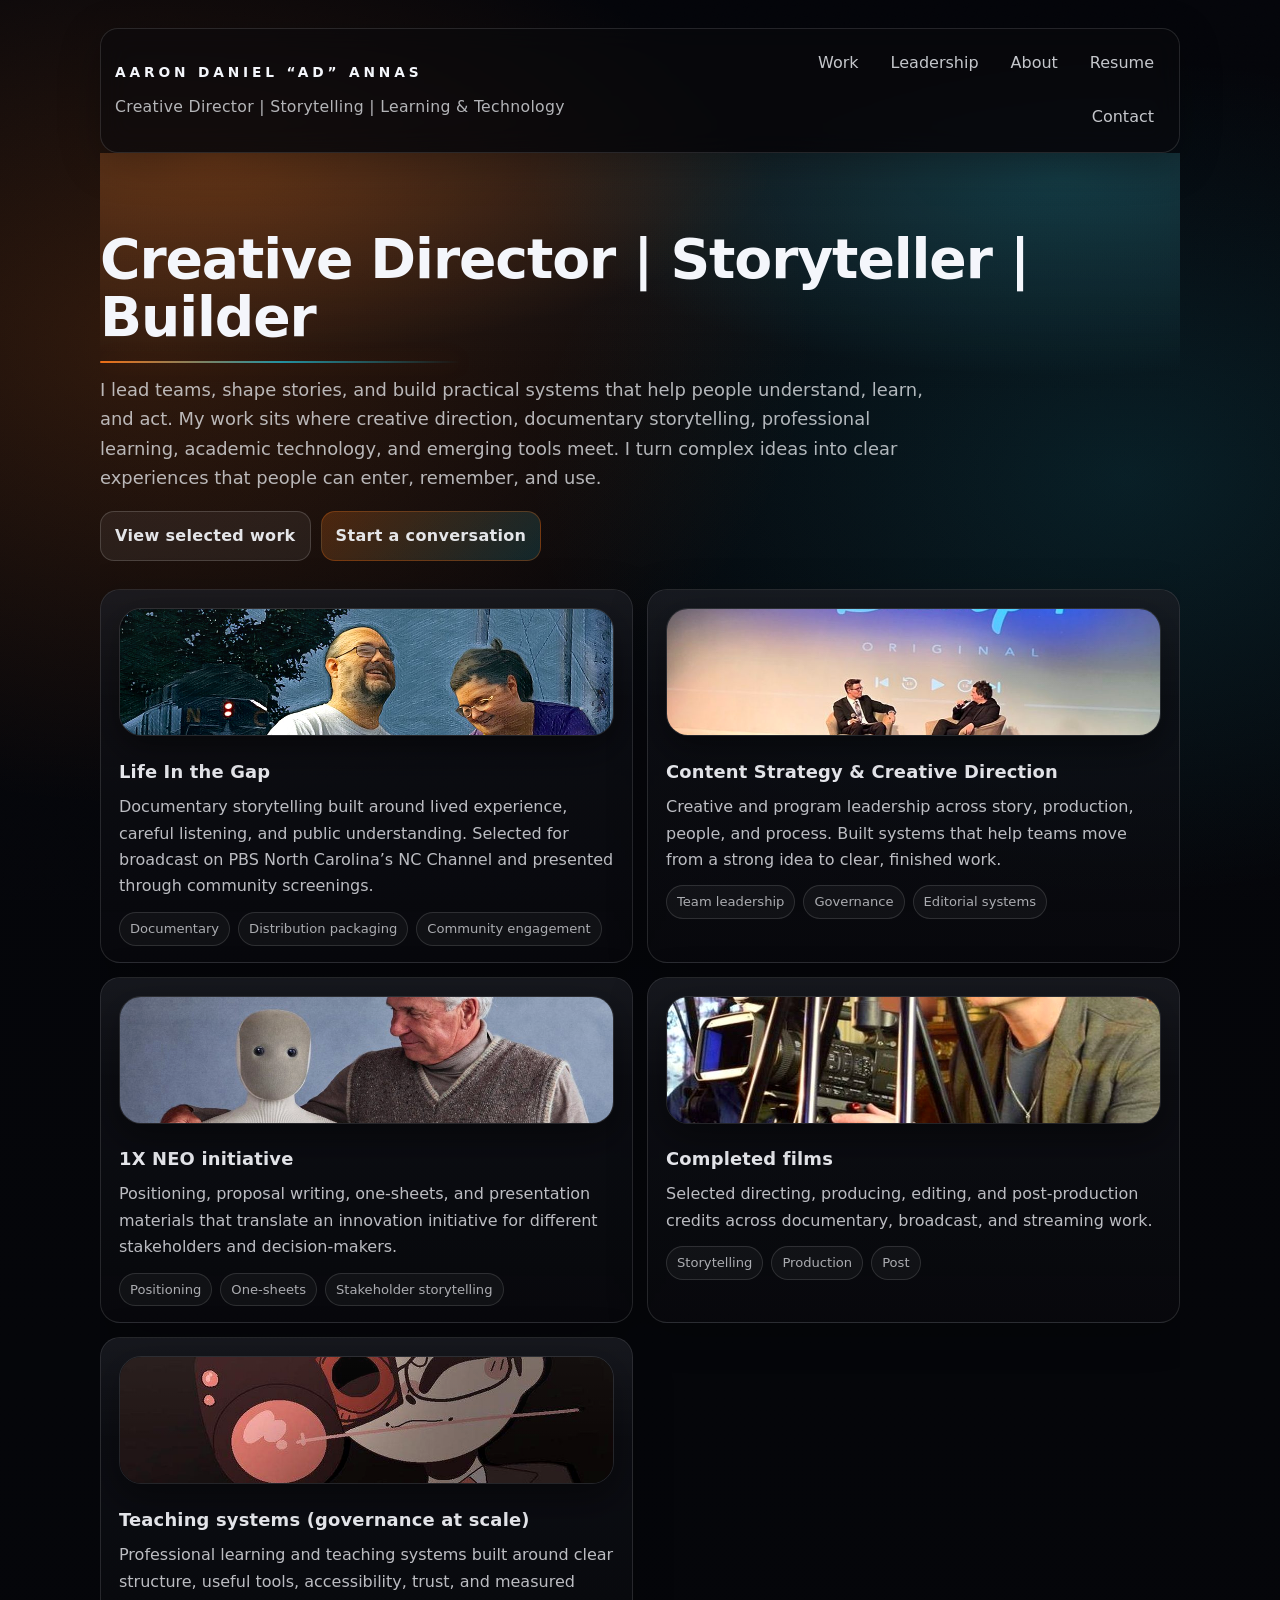
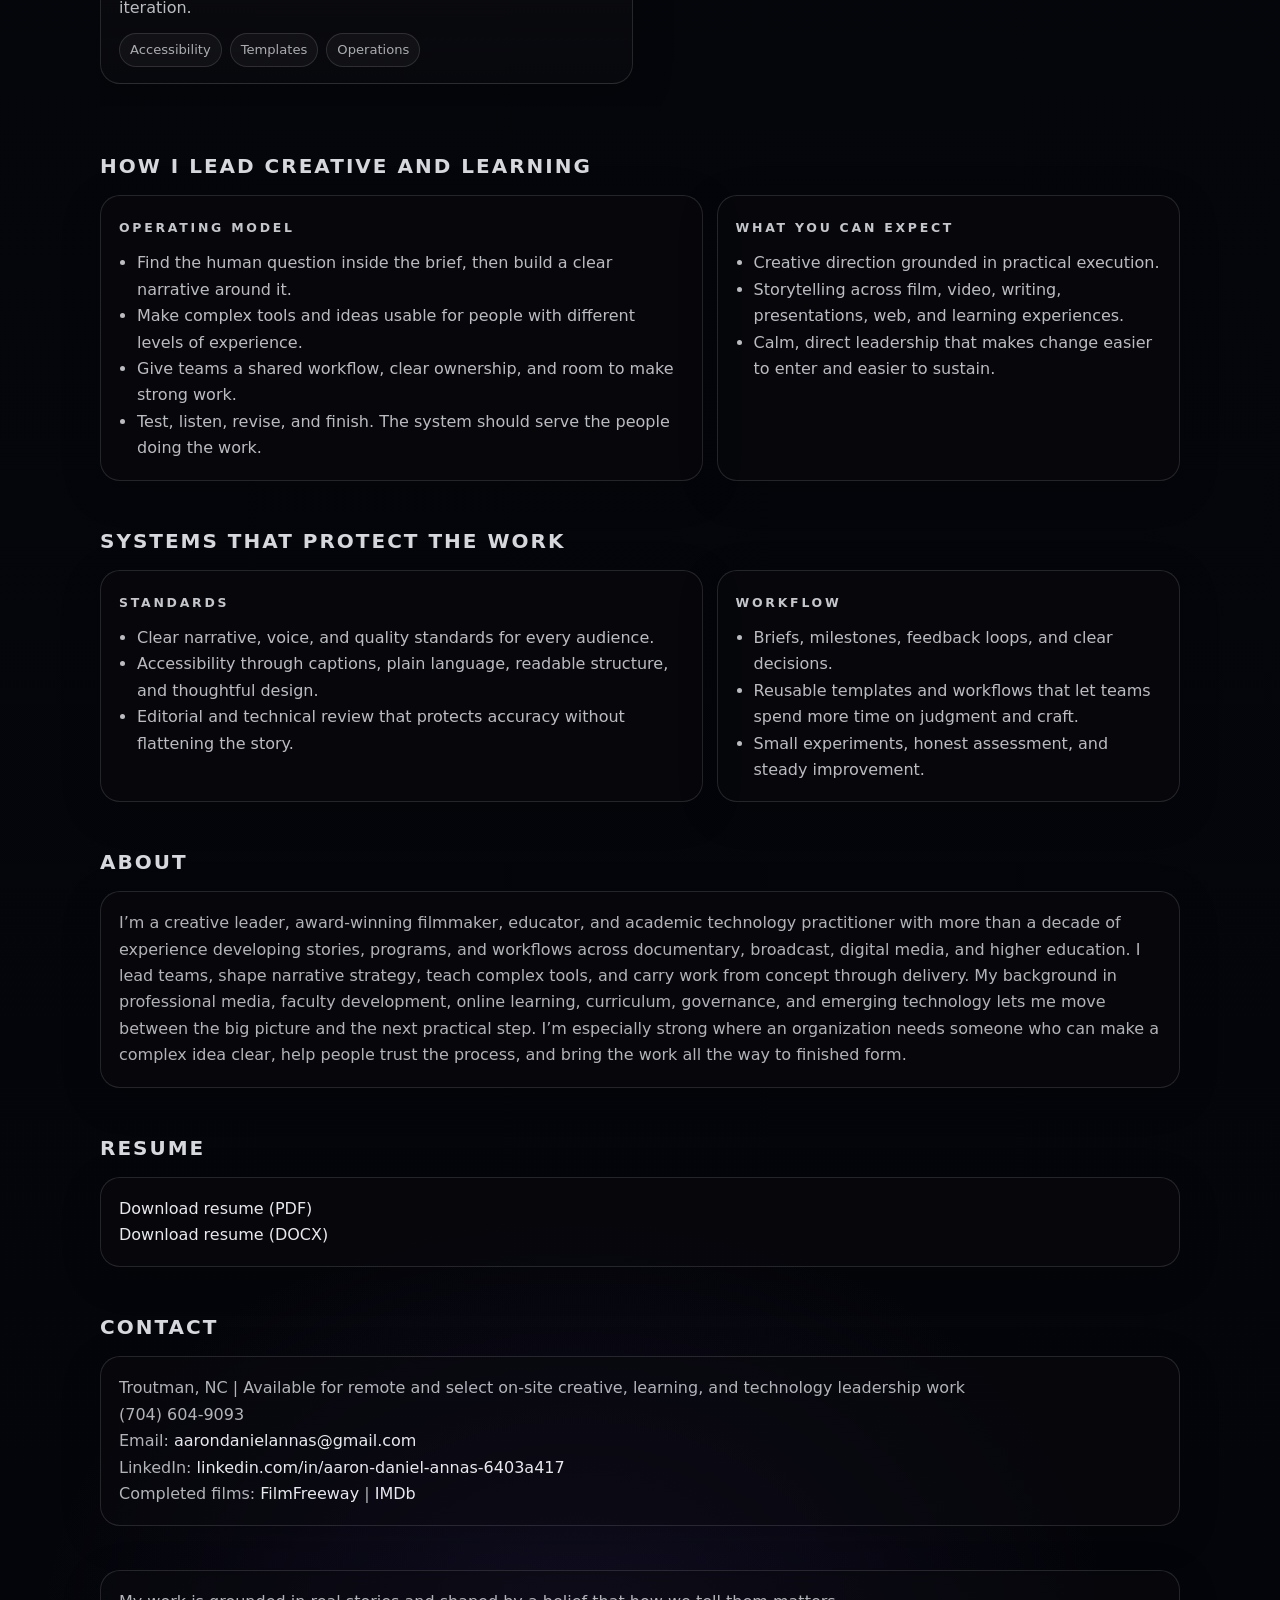
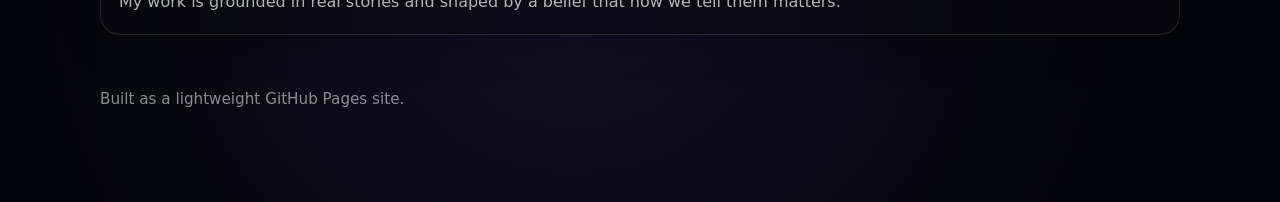
==== index.html @ f7e3b955 "Publish September 2026 website update" ====
<!doctype html>
<html lang="en">
<head>
  <meta charset="utf-8" />
  <meta name="viewport" content="width=device-width,initial-scale=1" />
  <title>AD Annas | Creative Direction, Storytelling & Learning</title>
  <meta name="description" content="Aaron Daniel Annas is a creative director, filmmaker, educator, and builder of human-centered content and learning systems." />
  <link rel="stylesheet" href="styles.css" />
</head>
<body>
  <a class="skip" href="#main">Skip to content</a>
  <div class="wrap">
    <div class="nav">
      <div class="left">
        <div class="name">Aaron Daniel “AD” Annas</div>
        <div class="role">Creative Director | Storytelling | Learning & Technology</div>
      </div>
      <div class="links">
        <a href="#work">Work</a>
        <a href="#leadership">Leadership</a>
        <a href="#about">About</a>
        <a href="#resume">Resume</a>
        <a href="#contact">Contact</a>
      </div>
    </div>

    <main id="main">
      <div class="hero">
        <div class="hero__backdrop" aria-hidden="true"></div>
                <div class="h1">Creative Director | Storyteller | Builder</div>
        <div class="sub">
          I lead teams, shape stories, and build practical systems that help people understand, learn, and act. My work sits where creative direction, documentary storytelling, professional learning, academic technology, and emerging tools meet. I turn complex ideas into clear experiences that people can enter, remember, and use.
        </div>

        <div class="cta">
          <a class="btn" href="#work">View selected work</a>
          <a class="btn secondary" href="#contact">Start a conversation</a>
        </div>

        <div class="grid" id="work">
          <a class="card" href="work/life-in-the-gap.html">
            <img class="thumb" src="assets/thumb-life-in-the-gap.jpg" alt="Life In the Gap thumbnail" loading="lazy" />
            <h3>Life In the Gap</h3>
            <p>Documentary storytelling built around lived experience, careful listening, and public understanding. Selected for broadcast on PBS North Carolina’s NC Channel and presented through community screenings.</p>
            <div class="badges">
              <span class="badge">Documentary</span>
              <span class="badge">Distribution packaging</span>
              <span class="badge">Community engagement</span>
            </div>
          </a>
          <a class="card" href="work/department-leadership.html">
            <img class="thumb" src="assets/thumb-department-leadership.jpg" alt="Integrated content and creative leadership thumbnail" loading="lazy" />
            <h3>Content Strategy &amp; Creative Direction</h3>
            <p>Creative and program leadership across story, production, people, and process. Built systems that help teams move from a strong idea to clear, finished work.</p>
            <div class="badges">
              <span class="badge">Team leadership</span>
              <span class="badge">Governance</span>
              <span class="badge">Editorial systems</span>
            </div>
          </a>
          <a class="card" href="work/neo-initiative.html">
            <img class="thumb" src="assets/thumb-neo-initiative.jpg" alt="1X NEO initiative thumbnail" loading="lazy" />
            <h3>1X NEO initiative</h3>
            <p>Positioning, proposal writing, one-sheets, and presentation materials that translate an innovation initiative for different stakeholders and decision-makers.</p>
            <div class="badges">
              <span class="badge">Positioning</span>
              <span class="badge">One-sheets</span>
              <span class="badge">Stakeholder storytelling</span>
            </div>
          </a>
          <a class="card" href="work/completed-films.html">
            <img class="thumb" src="assets/thumb-completed-films.jpg" alt="Completed films thumbnail" loading="lazy" />
            <h3>Completed films</h3>
            <p>Selected directing, producing, editing, and post-production credits across documentary, broadcast, and streaming work.</p>
            <div class="badges">
              <span class="badge">Storytelling</span>
              <span class="badge">Production</span>
              <span class="badge">Post</span>
            </div>
          </a>
          <a class="card" href="work/teaching-systems.html">
            <img class="thumb" src="assets/thumb-teaching-systems.jpg" alt="Teaching systems thumbnail" loading="lazy" />
            <h3>Teaching systems (governance at scale)</h3>
            <p>Professional learning and teaching systems built around clear structure, useful tools, accessibility, trust, and measured iteration.</p>
            <div class="badges">
              <span class="badge">Accessibility</span>
              <span class="badge">Templates</span>
              <span class="badge">Operations</span>
            </div>
          </a>
        </div>
      </div>

      <div class="section" id="leadership">
        <h2>How I lead creative and learning</h2>
        <div class="two">
          <div class="panel">
            <strong>Operating model</strong>
            <ul class="list">
              <li>Find the human question inside the brief, then build a clear narrative around it.</li>
              <li>Make complex tools and ideas usable for people with different levels of experience.</li>
              <li>Give teams a shared workflow, clear ownership, and room to make strong work.</li>
              <li>Test, listen, revise, and finish. The system should serve the people doing the work.</li>
            </ul>
          </div>
          <div class="panel">
            <strong>What you can expect</strong>
            <ul class="list">
              <li>Creative direction grounded in practical execution.</li>
              <li>Storytelling across film, video, writing, presentations, web, and learning experiences.</li>
              <li>Calm, direct leadership that makes change easier to enter and easier to sustain.</li>
            </ul>
          </div>
        </div>
      </div>

      <div class="section" id="governance">
        <h2>Systems that protect the work</h2>
        <div class="two">
          <div class="panel">
            <strong>Standards</strong>
            <ul class="list">
              <li>Clear narrative, voice, and quality standards for every audience.</li>
              <li>Accessibility through captions, plain language, readable structure, and thoughtful design.</li>
              <li>Editorial and technical review that protects accuracy without flattening the story.</li>
            </ul>
          </div>
          <div class="panel">
            <strong>Workflow</strong>
            <ul class="list">
              <li>Briefs, milestones, feedback loops, and clear decisions.</li>
              <li>Reusable templates and workflows that let teams spend more time on judgment and craft.</li>
              <li>Small experiments, honest assessment, and steady improvement.</li>
            </ul>
          </div>
        </div>
      </div>

      <div class="section" id="about">
        <h2>About</h2>
        <div class="panel">
          <p style="margin:0;color:var(--muted)">
            I’m a creative leader, award-winning filmmaker, educator, and academic technology practitioner with more than a decade of experience developing stories, programs, and workflows across documentary, broadcast, digital media, and higher education.
            I lead teams, shape narrative strategy, teach complex tools, and carry work from concept through delivery. My background in professional media, faculty development, online learning, curriculum, governance, and emerging technology lets me move between the big picture and the next practical step.
            I’m especially strong where an organization needs someone who can make a complex idea clear, help people trust the process, and bring the work all the way to finished form.
          </p>
        </div>
      </div>

      <div class="section" id="resume">
        <h2>Resume</h2>
        <div class="panel">
          <p style="margin:0;color:var(--muted)">
            <a href="assets/AD_Annas_Resume.pdf">Download resume (PDF)</a><br/>
            <a href="assets/AD_Annas_Resume.docx">Download resume (DOCX)</a>
          </p>
        </div>
      </div>

      <div class="section" id="contact">
        <h2>Contact</h2>
        <div class="panel">
          <p style="margin:0;color:var(--muted)">
            Troutman, NC | Available for remote and select on-site creative, learning, and technology leadership work<br/>
            (704) 604-9093<br/>
            Email: <a href="mailto:aarondanielannas@gmail.com">aarondanielannas@gmail.com</a><br/>
            LinkedIn: <a href="https://www.linkedin.com/in/aaron-daniel-annas-6403a417">linkedin.com/in/aaron-daniel-annas-6403a417</a><br/>
            Completed films: <a href="https://filmfreeway.com/AaronDanielAnnas">FilmFreeway</a> | <a href="https://www.imdb.com/name/nm4644428/">IMDb</a>
          </p>
        </div>
      </div>

  
      <div class="section" id="human-centered">
        <div class="panel">
          <p style="margin:0;color:var(--muted)">
            My work is grounded in real stories and shaped by a belief that how we tell them matters.
          </p>
        </div>
      </div>

    <div class="footer">
        <div>Built as a lightweight GitHub Pages site.</div>
      </div>
    </main>
  </div>
</body>
</html>
---- styles.css ----
/* Bold, cinematic portfolio styling (storyteller-first) */
:root {
  --bg: #05060a;
  --panel: rgba(12, 13, 18, 0.66);
  --panel2: rgba(17, 19, 26, 0.60);
  --text: #f4f6fb;
  --muted: rgba(244, 246, 251, 0.72);
  --muted2: rgba(244, 246, 251, 0.60);
  --accent: #f97316; /* cinematic amber */
  --accent2: #22d3ee; /* cool cyan */
  --line: rgba(255,255,255,0.12);
  --max: 1120px;
  --radius: 18px;
  --shadow: 0 18px 60px rgba(0,0,0,0.55);
}

* { box-sizing: border-box; }
html, body { margin: 0; padding: 0; }
html { scroll-behavior: smooth; }

body {
  font-family: ui-sans-serif, system-ui, -apple-system, "Inter", Segoe UI, Roboto, Helvetica, Arial;
  background:
    radial-gradient(1200px 850px at 12% 10%, rgba(249, 115, 22, 0.18), transparent 55%),
    radial-gradient(1000px 700px at 88% 14%, rgba(34, 211, 238, 0.12), transparent 60%),
    radial-gradient(900px 700px at 45% 95%, rgba(139, 92, 246, 0.10), transparent 60%),
    linear-gradient(180deg, #04050a 0%, #05060a 40%, #04050a 100%);
  color: var(--text);
  line-height: 1.65;
}

/* subtle film grain */
body::before{
  content:"";
  position: fixed;
  inset: 0;
  pointer-events: none;
  opacity: 0.14;
  mix-blend-mode: overlay;
  background-image:
    url("data:image/svg+xml,%3Csvg xmlns='http://www.w3.org/2000/svg' width='220' height='220'%3E%3Cfilter id='n'%3E%3CfeTurbulence type='fractalNoise' baseFrequency='.9' numOctaves='3' stitchTiles='stitch'/%3E%3C/filter%3E%3Crect width='220' height='220' filter='url(%23n)' opacity='.35'/%3E%3C/svg%3E");
  background-size: 220px 220px;
}

a { color: rgba(244, 246, 251, 0.95); text-decoration: none; }
a:hover { text-decoration: none; }

a:focus-visible {
  outline: 2px solid rgba(34, 211, 238, 0.9);
  outline-offset: 3px;
  border-radius: 10px;
}

.skip {
  position: absolute;
  left: -999px;
  top: 8px;
  background: #ffffff;
  color: #000;
  padding: 10px 12px;
  border-radius: 10px;
  z-index: 999;
}
.skip:focus { left: 12px; }

.wrap { max-width: var(--max); margin: 0 auto; padding: 28px 20px 90px; }

.nav {
  display: flex;
  gap: 14px;
  align-items: center;
  justify-content: space-between;
  border: 1px solid var(--line);
  background: rgba(10, 10, 14, 0.55);
  backdrop-filter: blur(14px);
  border-radius: var(--radius);
  padding: 12px 14px;
  position: sticky;
  top: 12px;
  z-index: 50;
  box-shadow: 0 10px 40px rgba(0,0,0,0.28);
}

.nav .left { display: flex; gap: 10px; align-items: baseline; flex-wrap: wrap; }
.nav .name {
  font-weight: 820;
  letter-spacing: 0.28em;
  text-transform: uppercase;
  font-size: 0.86rem;
}
.nav .role { color: var(--muted); font-size: 0.98rem; letter-spacing: 0.02em; }

.nav .links { display: flex; gap: 10px; flex-wrap: wrap; justify-content: flex-end; }
.nav .links a {
  color: rgba(244, 246, 251, 0.80);
  padding: 8px 10px;
  border-radius: 999px;
  border: 1px solid transparent;
}
.nav .links a:hover {
  color: rgba(244, 246, 251, 0.96);
  border-color: rgba(255,255,255,0.14);
  background: rgba(255,255,255,0.05);
}

.hero {
  position: relative;
  padding: 66px 0 22px;
  overflow: hidden;
}

.hero__backdrop {
  position: absolute;
  inset: -120px -120px auto -120px;
  height: 520px;
  background:
    radial-gradient(900px 320px at 18% 24%, rgba(249,115,22,0.28), transparent 62%),
    radial-gradient(860px 320px at 82% 28%, rgba(34,211,238,0.18), transparent 62%),
    linear-gradient(180deg, rgba(255,255,255,0.08), transparent 70%);
  pointer-events: none;
}

.kicker {
  color: rgba(244, 246, 251, 0.68);
  text-transform: uppercase;
  letter-spacing: 0.26em;
  font-size: 0.74rem;
}

.h1 {
  font-size: clamp(2.3rem, 4.6vw, 3.45rem);
  font-weight: 880;
  margin: 12px 0 12px;
  letter-spacing: -0.02em;
  line-height: 1.05;
  position: relative;
}

/* neon underline that feels like a title card */
.h1::after{
  content:"";
  display:block;
  width: min(360px, 60%);
  height: 2px;
  margin-top: 14px;
  background: linear-gradient(90deg, rgba(249,115,22,0.95), rgba(34,211,238,0.65), rgba(255,255,255,0.0));
  border-radius: 999px;
  box-shadow: 0 0 22px rgba(249,115,22,0.22);
}

.sub {
  color: var(--muted);
  font-size: 1.12rem;
  max-width: 74ch;
}

.cta{display:flex;gap:10px;flex-wrap:wrap;margin-top:18px}

.btn{
  display:inline-block;
  padding: 11px 14px;
  border-radius: 14px;
  border: 1px solid rgba(255,255,255,0.16);
  background: rgba(255,255,255,0.06);
  color: rgba(244, 246, 251, 0.92);
  font-weight: 800;
  letter-spacing: 0.02em;
  position: relative;
  overflow: hidden;
}

.btn::before{
  content:"";
  position:absolute;
  inset:-2px;
  background: linear-gradient(135deg, rgba(249,115,22,0.22), rgba(34,211,238,0.14));
  opacity: 0;
  transition: opacity 220ms ease;
}
.btn > *{ position: relative; }
.btn:hover::before{ opacity: 1; }

.btn:hover{
  border-color: rgba(255,255,255,0.22);
}

.btn.secondary{
  background: linear-gradient(135deg, rgba(249,115,22,0.22), rgba(34,211,238,0.14));
  border-color: rgba(249,115,22,0.28);
}

.grid { display: grid; grid-template-columns: repeat(12, 1fr); gap: 14px; margin-top: 28px; }

.card {
  grid-column: span 6;
  border: 1px solid var(--line);
  background: linear-gradient(180deg, rgba(17, 19, 26, 0.74), rgba(10,10,14,0.58));
  border-radius: calc(var(--radius) + 2px);
  padding: 18px 18px 16px;
  position: relative;
  overflow: hidden;
  box-shadow: 0 10px 40px rgba(0,0,0,0.24);
  transition: transform 180ms ease, box-shadow 180ms ease, border-color 180ms ease;
}

.card::before {
  content: "";
  position: absolute;
  inset: 0;
  background:
    radial-gradient(680px 260px at 15% 10%, rgba(249,115,22,0.18), transparent 60%),
    radial-gradient(680px 280px at 88% 15%, rgba(34,211,238,0.12), transparent 60%);
  opacity: 0.0;
  transition: opacity 220ms ease;
  pointer-events: none;
}

.card::after{
  content:"";
  position:absolute;
  inset:0;
  border-radius: inherit;
  background: linear-gradient(180deg, rgba(255,255,255,0.10), transparent 30%);
  opacity: 0.35;
  pointer-events:none;
}

.card:hover::before { opacity: 1; }

.card:hover {
  transform: translateY(-3px);
  border-color: rgba(255,255,255,0.18);
  box-shadow: var(--shadow);
}

.card h3 { margin: 0 0 8px; font-size: 1.12rem; letter-spacing: 0.01em; }
.card p { margin: 0; color: rgba(244,246,251,0.76); }

.badges { display: flex; flex-wrap: wrap; gap: 8px; margin-top: 12px; }

.badge {
  border: 1px solid rgba(255,255,255,0.12);
  color: rgba(244,246,251,0.68);
  border-radius: 999px;
  padding: 5px 10px;
  font-size: 0.82rem;
  background: rgba(255,255,255,0.04);
}

.section { margin-top: 44px; }

.section h2 {
  margin: 0 0 12px;
  font-size: 1.25rem;
  letter-spacing: 0.10em;
  text-transform: uppercase;
  color: rgba(244,246,251,0.88);
}

.two { display: grid; grid-template-columns: 1.3fr 1fr; gap: 14px; }

.panel {
  border: 1px solid var(--line);
  background: rgba(10,10,14,0.45);
  border-radius: calc(var(--radius) + 2px);
  padding: 18px;
  box-shadow: 0 10px 40px rgba(0,0,0,0.20);
}

.panel strong {
  text-transform: uppercase;
  letter-spacing: 0.22em;
  font-size: 0.78rem;
  color: rgba(244,246,251,0.80);
}

.list { margin: 10px 0 0; padding-left: 18px; color: rgba(244,246,251,0.76); }

.footer {
  margin-top: 52px;
  color: rgba(244,246,251,0.55);
  font-size: 0.95rem;
}

@media (max-width: 860px) {
  .card { grid-column: span 12; }
  .two { grid-template-columns: 1fr; }
  .nav { position: static; }
}

@media (prefers-reduced-motion: reduce) {
  html { scroll-behavior: auto; }
  .card, .btn { transition: none; }
  .card::before, .btn::before { transition: none; }
}


/* Thumbnail images on project cards */
.thumb{
  width:100%;
  height: 128px;
  object-fit: cover;
  border-radius: calc(var(--radius) + 4px);
  border: 1px solid rgba(255,255,255,0.10);
  margin-bottom: 12px;
  filter: saturate(1.05) contrast(1.03);
  box-shadow: 0 12px 34px rgba(0,0,0,0.45);
}
@media (max-width: 860px){
  .thumb{ height: 160px; }
}
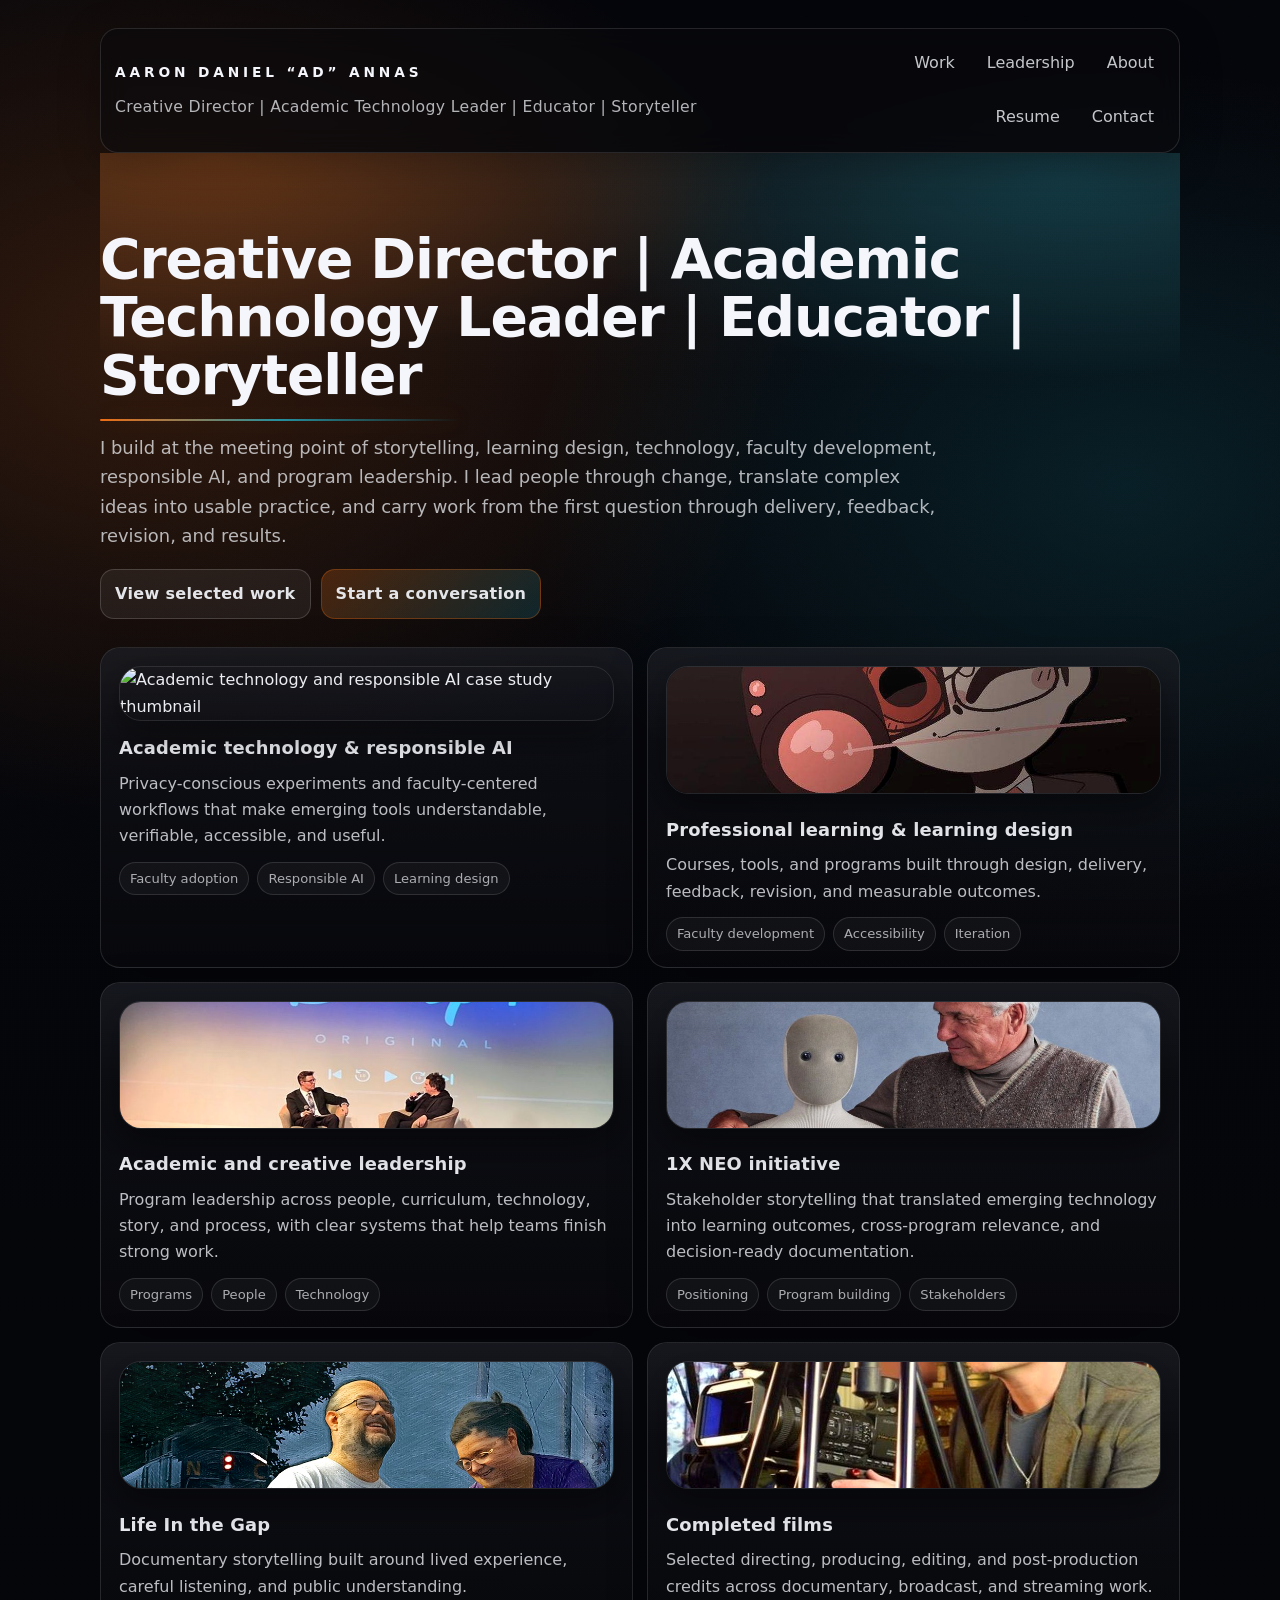
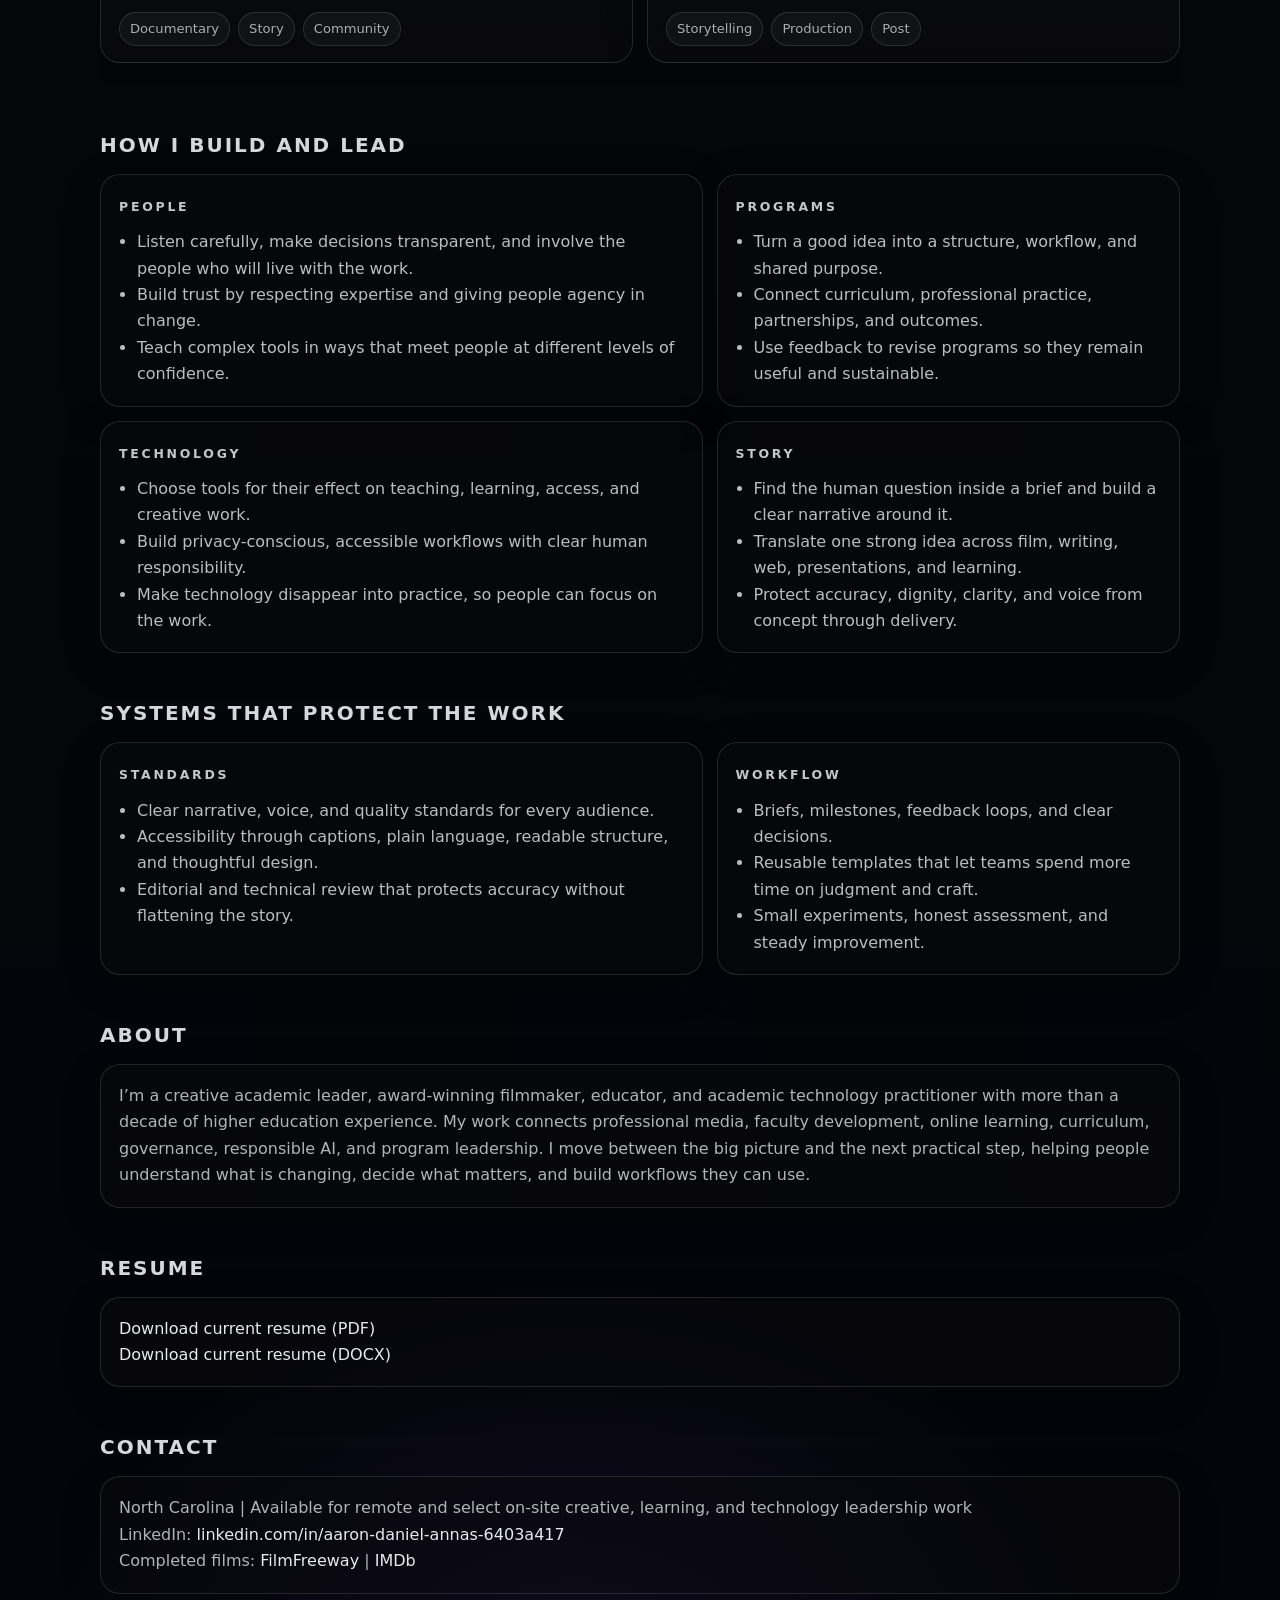
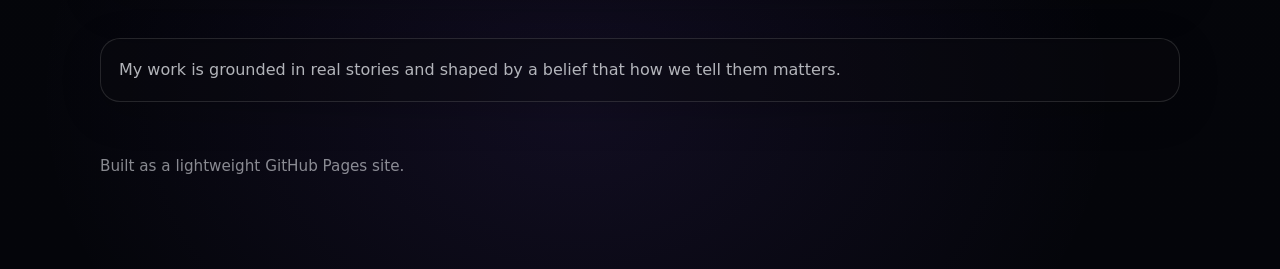
==== commit 9e113040: "Revise site for academic technology and professional learning" ====
--- a/index.html
+++ b/index.html
@@ -3,8 +3,8 @@
 <head>
   <meta charset="utf-8" />
   <meta name="viewport" content="width=device-width,initial-scale=1" />
-  <title>AD Annas | Creative Direction, Storytelling & Learning</title>
-  <meta name="description" content="Aaron Daniel Annas is a creative director, filmmaker, educator, and builder of human-centered content and learning systems." />
+  <title>AD Annas | Creative Academic Leadership, Technology & Professional Learning</title>
+  <meta name="description" content="AD Annas is a creative academic leader, educator, storyteller, and academic technology builder connecting learning design, faculty development, responsible AI, and program leadership." />
   <link rel="stylesheet" href="styles.css" />
 </head>
 <body>
@@ -13,175 +13,72 @@
     <div class="nav">
       <div class="left">
         <div class="name">Aaron Daniel “AD” Annas</div>
-        <div class="role">Creative Director | Storytelling | Learning & Technology</div>
+        <div class="role">Creative Director | Academic Technology Leader | Educator | Storyteller</div>
       </div>
       <div class="links">
-        <a href="#work">Work</a>
-        <a href="#leadership">Leadership</a>
-        <a href="#about">About</a>
-        <a href="#resume">Resume</a>
-        <a href="#contact">Contact</a>
+        <a href="#work">Work</a><a href="#leadership">Leadership</a><a href="#about">About</a><a href="#resume">Resume</a><a href="#contact">Contact</a>
       </div>
     </div>
-
     <main id="main">
       <div class="hero">
         <div class="hero__backdrop" aria-hidden="true"></div>
-                <div class="h1">Creative Director | Storyteller | Builder</div>
-        <div class="sub">
-          I lead teams, shape stories, and build practical systems that help people understand, learn, and act. My work sits where creative direction, documentary storytelling, professional learning, academic technology, and emerging tools meet. I turn complex ideas into clear experiences that people can enter, remember, and use.
-        </div>
-
-        <div class="cta">
-          <a class="btn" href="#work">View selected work</a>
-          <a class="btn secondary" href="#contact">Start a conversation</a>
-        </div>
-
+        <div class="h1">Creative Director | Academic Technology Leader | Educator | Storyteller</div>
+        <div class="sub">I build at the meeting point of storytelling, learning design, technology, faculty development, responsible AI, and program leadership. I lead people through change, translate complex ideas into usable practice, and carry work from the first question through delivery, feedback, revision, and results.</div>
+        <div class="cta"><a class="btn" href="#work">View selected work</a><a class="btn secondary" href="#contact">Start a conversation</a></div>
         <div class="grid" id="work">
-          <a class="card" href="work/life-in-the-gap.html">
-            <img class="thumb" src="assets/thumb-life-in-the-gap.jpg" alt="Life In the Gap thumbnail" loading="lazy" />
-            <h3>Life In the Gap</h3>
-            <p>Documentary storytelling built around lived experience, careful listening, and public understanding. Selected for broadcast on PBS North Carolina’s NC Channel and presented through community screenings.</p>
-            <div class="badges">
-              <span class="badge">Documentary</span>
-              <span class="badge">Distribution packaging</span>
-              <span class="badge">Community engagement</span>
-            </div>
+          <a class="card" href="work/academic-technology-ai.html">
+            <img class="thumb" src="assets/neo.png" alt="Academic technology and responsible AI case study thumbnail" loading="lazy" />
+            <h3>Academic technology &amp; responsible AI</h3>
+            <p>Privacy-conscious experiments and faculty-centered workflows that make emerging tools understandable, verifiable, accessible, and useful.</p>
+            <div class="badges"><span class="badge">Faculty adoption</span><span class="badge">Responsible AI</span><span class="badge">Learning design</span></div>
+          </a>
+          <a class="card" href="work/teaching-systems.html">
+            <img class="thumb" src="assets/thumb-teaching-systems.jpg" alt="Professional learning and learning design thumbnail" loading="lazy" />
+            <h3>Professional learning &amp; learning design</h3>
+            <p>Courses, tools, and programs built through design, delivery, feedback, revision, and measurable outcomes.</p>
+            <div class="badges"><span class="badge">Faculty development</span><span class="badge">Accessibility</span><span class="badge">Iteration</span></div>
           </a>
           <a class="card" href="work/department-leadership.html">
-            <img class="thumb" src="assets/thumb-department-leadership.jpg" alt="Integrated content and creative leadership thumbnail" loading="lazy" />
-            <h3>Content Strategy &amp; Creative Direction</h3>
-            <p>Creative and program leadership across story, production, people, and process. Built systems that help teams move from a strong idea to clear, finished work.</p>
-            <div class="badges">
-              <span class="badge">Team leadership</span>
-              <span class="badge">Governance</span>
-              <span class="badge">Editorial systems</span>
-            </div>
+            <img class="thumb" src="assets/thumb-department-leadership.jpg" alt="Integrated academic and creative leadership thumbnail" loading="lazy" />
+            <h3>Academic and creative leadership</h3>
+            <p>Program leadership across people, curriculum, technology, story, and process, with clear systems that help teams finish strong work.</p>
+            <div class="badges"><span class="badge">Programs</span><span class="badge">People</span><span class="badge">Technology</span></div>
           </a>
           <a class="card" href="work/neo-initiative.html">
             <img class="thumb" src="assets/thumb-neo-initiative.jpg" alt="1X NEO initiative thumbnail" loading="lazy" />
             <h3>1X NEO initiative</h3>
-            <p>Positioning, proposal writing, one-sheets, and presentation materials that translate an innovation initiative for different stakeholders and decision-makers.</p>
-            <div class="badges">
-              <span class="badge">Positioning</span>
-              <span class="badge">One-sheets</span>
-              <span class="badge">Stakeholder storytelling</span>
-            </div>
+            <p>Stakeholder storytelling that translated emerging technology into learning outcomes, cross-program relevance, and decision-ready documentation.</p>
+            <div class="badges"><span class="badge">Positioning</span><span class="badge">Program building</span><span class="badge">Stakeholders</span></div>
+          </a>
+          <a class="card" href="work/life-in-the-gap.html">
+            <img class="thumb" src="assets/thumb-life-in-the-gap.jpg" alt="Life In the Gap documentary thumbnail" loading="lazy" />
+            <h3>Life In the Gap</h3>
+            <p>Documentary storytelling built around lived experience, careful listening, and public understanding.</p>
+            <div class="badges"><span class="badge">Documentary</span><span class="badge">Story</span><span class="badge">Community</span></div>
           </a>
           <a class="card" href="work/completed-films.html">
             <img class="thumb" src="assets/thumb-completed-films.jpg" alt="Completed films thumbnail" loading="lazy" />
             <h3>Completed films</h3>
             <p>Selected directing, producing, editing, and post-production credits across documentary, broadcast, and streaming work.</p>
-            <div class="badges">
-              <span class="badge">Storytelling</span>
-              <span class="badge">Production</span>
-              <span class="badge">Post</span>
-            </div>
-          </a>
-          <a class="card" href="work/teaching-systems.html">
-            <img class="thumb" src="assets/thumb-teaching-systems.jpg" alt="Teaching systems thumbnail" loading="lazy" />
-            <h3>Teaching systems (governance at scale)</h3>
-            <p>Professional learning and teaching systems built around clear structure, useful tools, accessibility, trust, and measured iteration.</p>
-            <div class="badges">
-              <span class="badge">Accessibility</span>
-              <span class="badge">Templates</span>
-              <span class="badge">Operations</span>
-            </div>
+            <div class="badges"><span class="badge">Storytelling</span><span class="badge">Production</span><span class="badge">Post</span></div>
           </a>
         </div>
       </div>
-
       <div class="section" id="leadership">
-        <h2>How I lead creative and learning</h2>
+        <h2>How I build and lead</h2>
         <div class="two">
-          <div class="panel">
-            <strong>Operating model</strong>
-            <ul class="list">
-              <li>Find the human question inside the brief, then build a clear narrative around it.</li>
-              <li>Make complex tools and ideas usable for people with different levels of experience.</li>
-              <li>Give teams a shared workflow, clear ownership, and room to make strong work.</li>
-              <li>Test, listen, revise, and finish. The system should serve the people doing the work.</li>
-            </ul>
-          </div>
-          <div class="panel">
-            <strong>What you can expect</strong>
-            <ul class="list">
-              <li>Creative direction grounded in practical execution.</li>
-              <li>Storytelling across film, video, writing, presentations, web, and learning experiences.</li>
-              <li>Calm, direct leadership that makes change easier to enter and easier to sustain.</li>
-            </ul>
-          </div>
+          <div class="panel"><strong>People</strong><ul class="list"><li>Listen carefully, make decisions transparent, and involve the people who will live with the work.</li><li>Build trust by respecting expertise and giving people agency in change.</li><li>Teach complex tools in ways that meet people at different levels of confidence.</li></ul></div>
+          <div class="panel"><strong>Programs</strong><ul class="list"><li>Turn a good idea into a structure, workflow, and shared purpose.</li><li>Connect curriculum, professional practice, partnerships, and outcomes.</li><li>Use feedback to revise programs so they remain useful and sustainable.</li></ul></div>
+          <div class="panel"><strong>Technology</strong><ul class="list"><li>Choose tools for their effect on teaching, learning, access, and creative work.</li><li>Build privacy-conscious, accessible workflows with clear human responsibility.</li><li>Make technology disappear into practice, so people can focus on the work.</li></ul></div>
+          <div class="panel"><strong>Story</strong><ul class="list"><li>Find the human question inside a brief and build a clear narrative around it.</li><li>Translate one strong idea across film, writing, web, presentations, and learning.</li><li>Protect accuracy, dignity, clarity, and voice from concept through delivery.</li></ul></div>
         </div>
       </div>
-
-      <div class="section" id="governance">
-        <h2>Systems that protect the work</h2>
-        <div class="two">
-          <div class="panel">
-            <strong>Standards</strong>
-            <ul class="list">
-              <li>Clear narrative, voice, and quality standards for every audience.</li>
-              <li>Accessibility through captions, plain language, readable structure, and thoughtful design.</li>
-              <li>Editorial and technical review that protects accuracy without flattening the story.</li>
-            </ul>
-          </div>
-          <div class="panel">
-            <strong>Workflow</strong>
-            <ul class="list">
-              <li>Briefs, milestones, feedback loops, and clear decisions.</li>
-              <li>Reusable templates and workflows that let teams spend more time on judgment and craft.</li>
-              <li>Small experiments, honest assessment, and steady improvement.</li>
-            </ul>
-          </div>
-        </div>
-      </div>
-
-      <div class="section" id="about">
-        <h2>About</h2>
-        <div class="panel">
-          <p style="margin:0;color:var(--muted)">
-            I’m a creative leader, award-winning filmmaker, educator, and academic technology practitioner with more than a decade of experience developing stories, programs, and workflows across documentary, broadcast, digital media, and higher education.
-            I lead teams, shape narrative strategy, teach complex tools, and carry work from concept through delivery. My background in professional media, faculty development, online learning, curriculum, governance, and emerging technology lets me move between the big picture and the next practical step.
-            I’m especially strong where an organization needs someone who can make a complex idea clear, help people trust the process, and bring the work all the way to finished form.
-          </p>
-        </div>
-      </div>
-
-      <div class="section" id="resume">
-        <h2>Resume</h2>
-        <div class="panel">
-          <p style="margin:0;color:var(--muted)">
-            <a href="assets/AD_Annas_Resume.pdf">Download resume (PDF)</a><br/>
-            <a href="assets/AD_Annas_Resume.docx">Download resume (DOCX)</a>
-          </p>
-        </div>
-      </div>
-
-      <div class="section" id="contact">
-        <h2>Contact</h2>
-        <div class="panel">
-          <p style="margin:0;color:var(--muted)">
-            Troutman, NC | Available for remote and select on-site creative, learning, and technology leadership work<br/>
-            (704) 604-9093<br/>
-            Email: <a href="mailto:aarondanielannas@gmail.com">aarondanielannas@gmail.com</a><br/>
-            LinkedIn: <a href="https://www.linkedin.com/in/aaron-daniel-annas-6403a417">linkedin.com/in/aaron-daniel-annas-6403a417</a><br/>
-            Completed films: <a href="https://filmfreeway.com/AaronDanielAnnas">FilmFreeway</a> | <a href="https://www.imdb.com/name/nm4644428/">IMDb</a>
-          </p>
-        </div>
-      </div>
-
-  
-      <div class="section" id="human-centered">
-        <div class="panel">
-          <p style="margin:0;color:var(--muted)">
-            My work is grounded in real stories and shaped by a belief that how we tell them matters.
-          </p>
-        </div>
-      </div>
-
-    <div class="footer">
-        <div>Built as a lightweight GitHub Pages site.</div>
-      </div>
+      <div class="section" id="governance"><h2>Systems that protect the work</h2><div class="two"><div class="panel"><strong>Standards</strong><ul class="list"><li>Clear narrative, voice, and quality standards for every audience.</li><li>Accessibility through captions, plain language, readable structure, and thoughtful design.</li><li>Editorial and technical review that protects accuracy without flattening the story.</li></ul></div><div class="panel"><strong>Workflow</strong><ul class="list"><li>Briefs, milestones, feedback loops, and clear decisions.</li><li>Reusable templates that let teams spend more time on judgment and craft.</li><li>Small experiments, honest assessment, and steady improvement.</li></ul></div></div></div>
+      <div class="section" id="about"><h2>About</h2><div class="panel"><p style="margin:0;color:var(--muted)">I’m a creative academic leader, award-winning filmmaker, educator, and academic technology practitioner with more than a decade of higher education experience. My work connects professional media, faculty development, online learning, curriculum, governance, responsible AI, and program leadership. I move between the big picture and the next practical step, helping people understand what is changing, decide what matters, and build workflows they can use.</p></div></div>
+      <div class="section" id="resume"><h2>Resume</h2><div class="panel"><p style="margin:0;color:var(--muted)"><a href="assets/Aaron-Annas-Resume-2026.pdf">Download current resume (PDF)</a><br/><a href="assets/Aaron-Annas-Resume-2026.docx">Download current resume (DOCX)</a></p></div></div>
+      <div class="section" id="contact"><h2>Contact</h2><div class="panel"><p style="margin:0;color:var(--muted)">North Carolina | Available for remote and select on-site creative, learning, and technology leadership work<br/>LinkedIn: <a href="https://www.linkedin.com/in/aaron-daniel-annas-6403a417">linkedin.com/in/aaron-daniel-annas-6403a417</a><br/>Completed films: <a href="https://filmfreeway.com/AaronDanielAnnas">FilmFreeway</a> | <a href="https://www.imdb.com/name/nm4644428/">IMDb</a></p></div></div>
+      <div class="section" id="human-centered"><div class="panel"><p style="margin:0;color:var(--muted)">My work is grounded in real stories and shaped by a belief that how we tell them matters.</p></div></div>
+      <div class="footer"><div>Built as a lightweight GitHub Pages site.</div></div>
     </main>
   </div>
 </body>
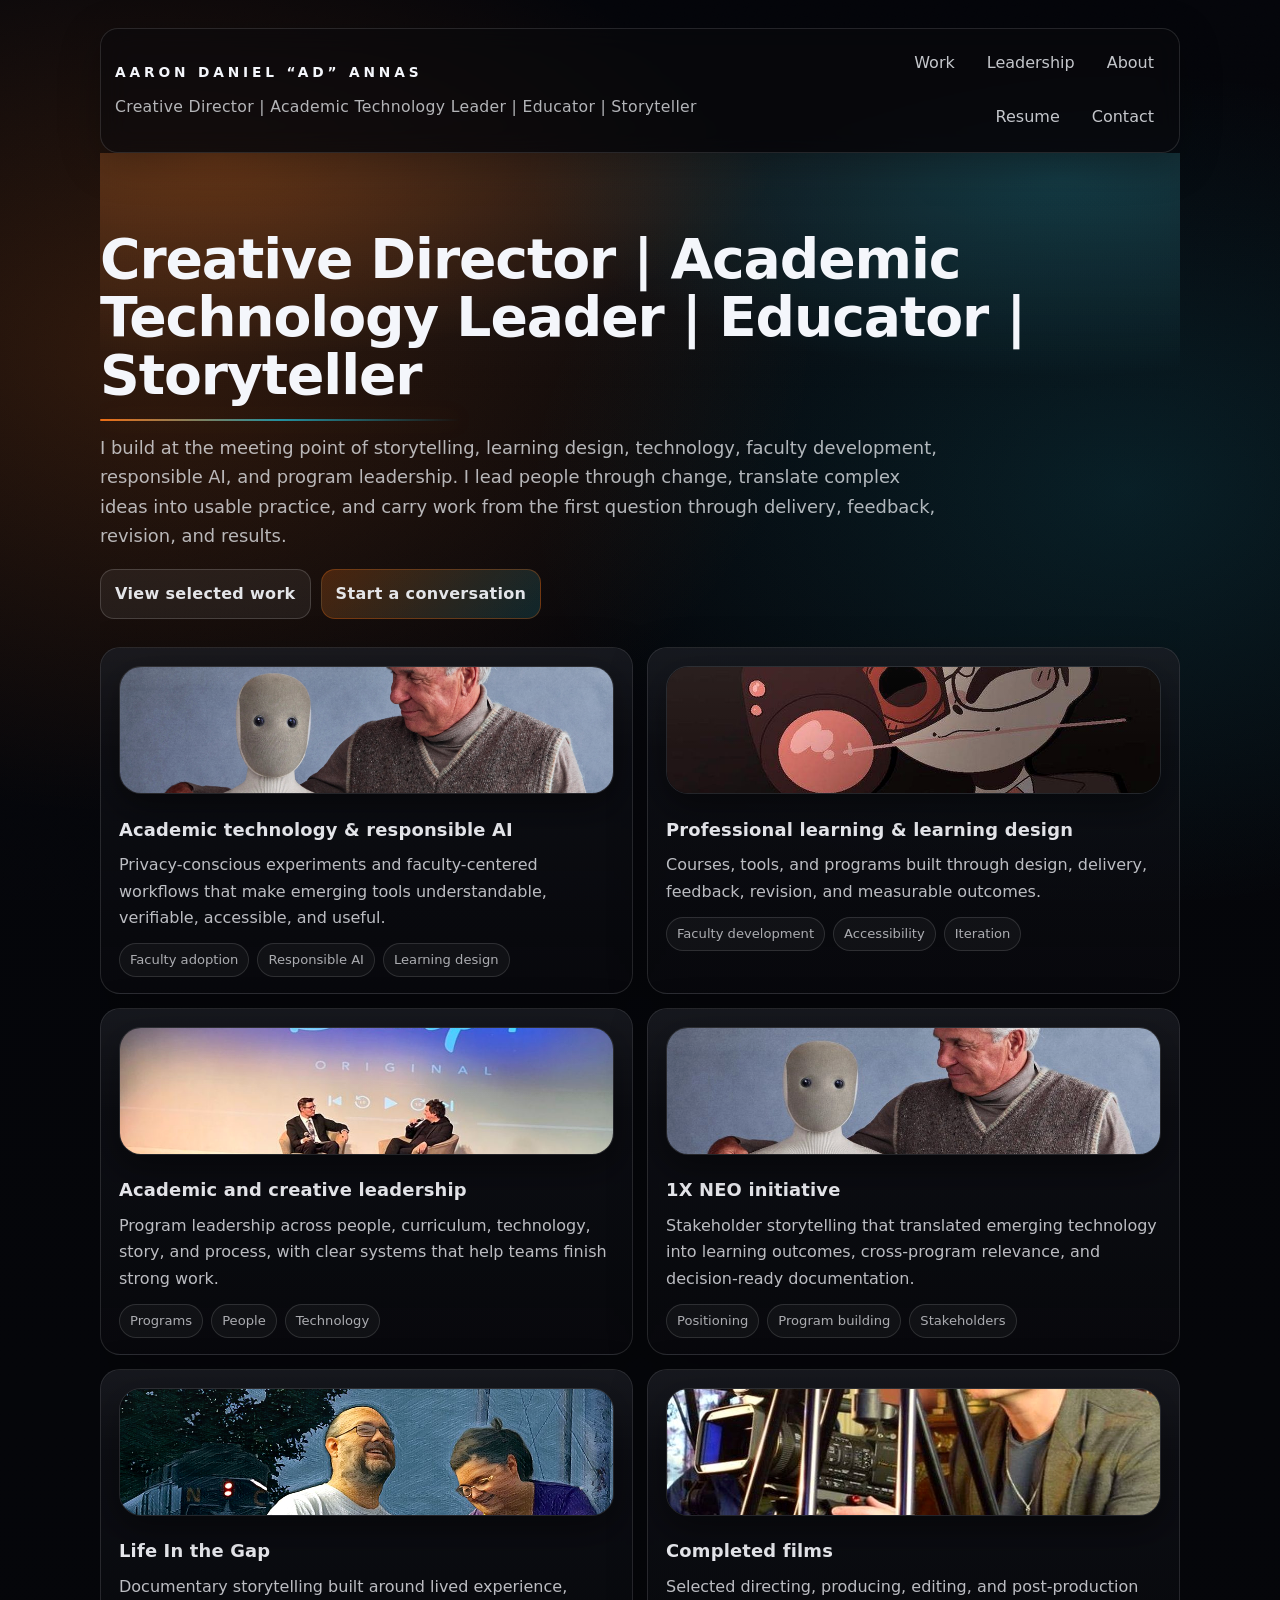
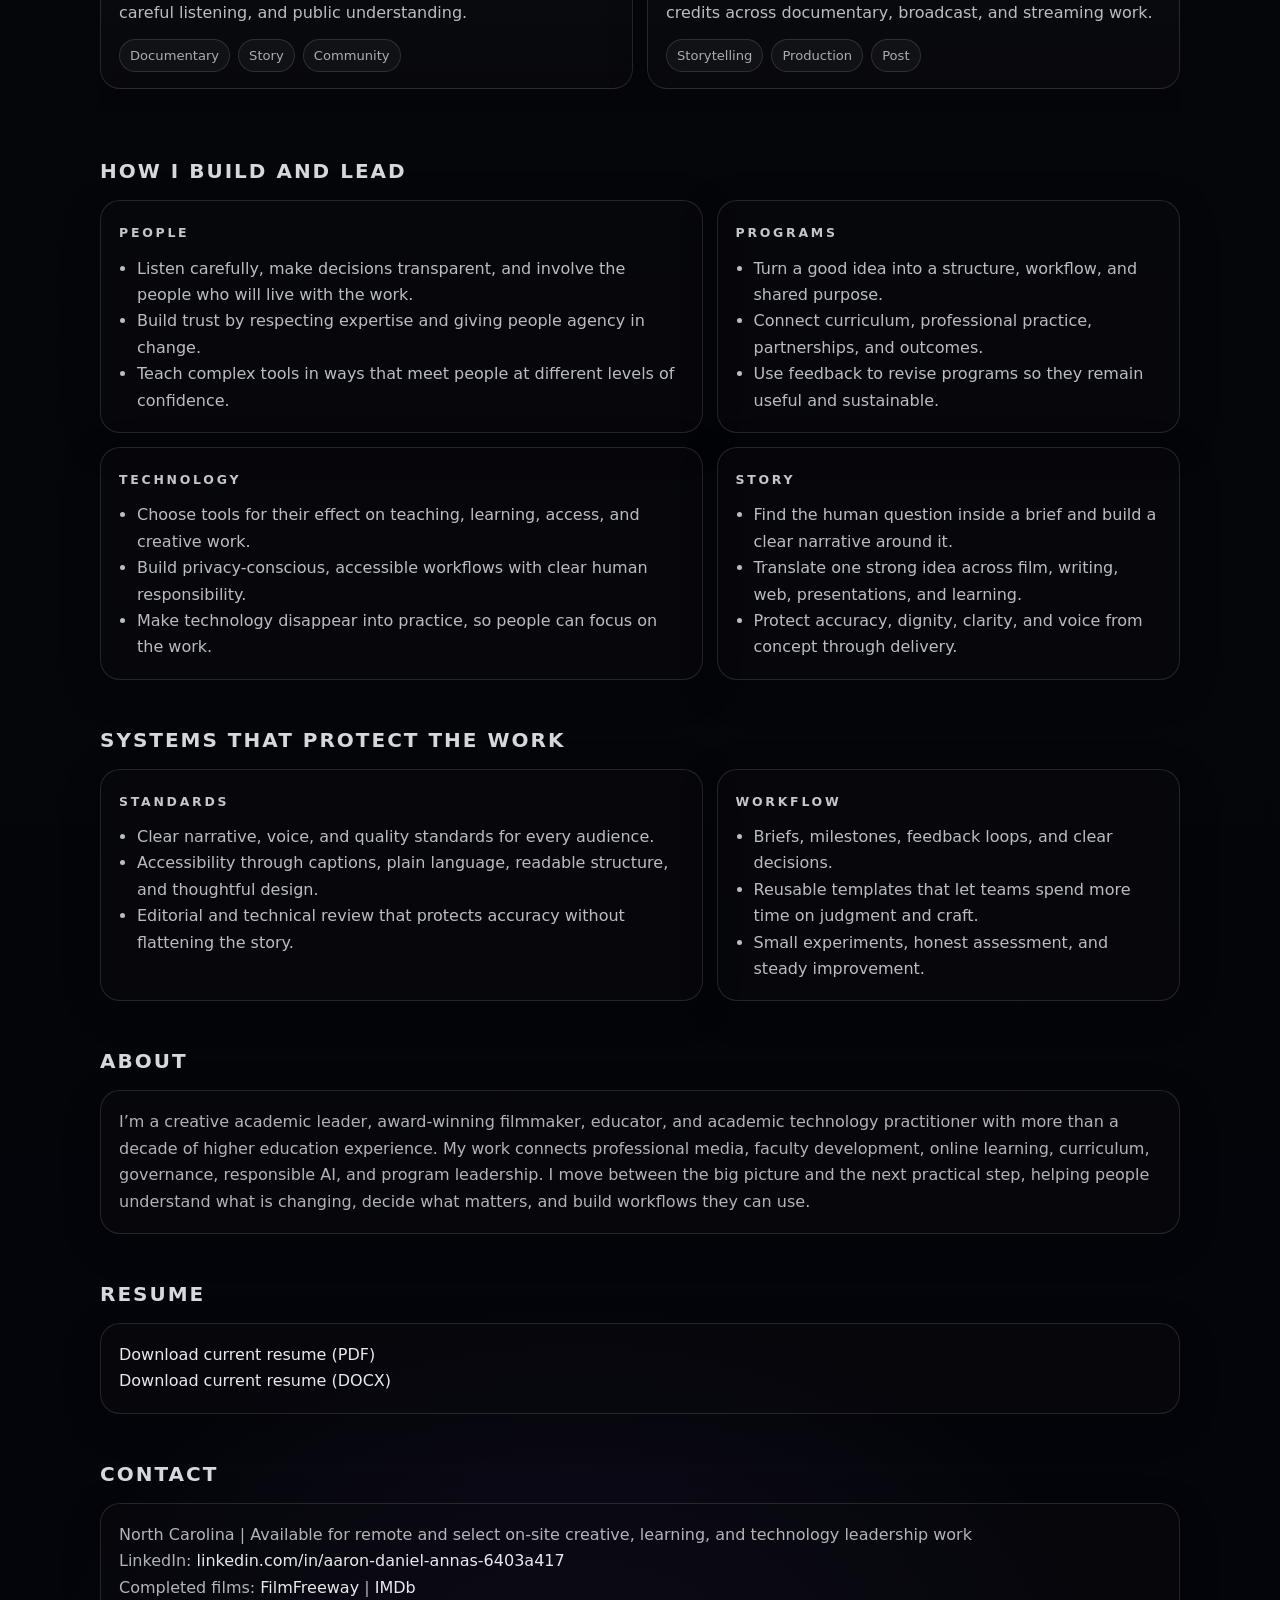
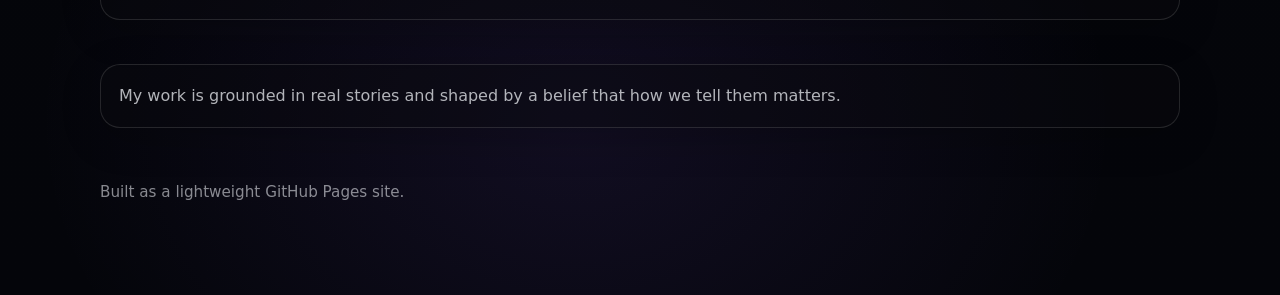
==== commit f8197eb9: "Swap first project graphic to AVIF asset" ====
--- a/index.html
+++ b/index.html
@@ -27,7 +27,7 @@
         <div class="cta"><a class="btn" href="#work">View selected work</a><a class="btn secondary" href="#contact">Start a conversation</a></div>
         <div class="grid" id="work">
           <a class="card" href="work/academic-technology-ai.html">
-            <img class="thumb" src="assets/neo.png" alt="Academic technology and responsible AI case study thumbnail" loading="lazy" />
+            <img class="thumb" src="assets/neo.avif" alt="Academic technology and responsible AI case study thumbnail" loading="lazy" />
             <h3>Academic technology &amp; responsible AI</h3>
             <p>Privacy-conscious experiments and faculty-centered workflows that make emerging tools understandable, verifiable, accessible, and useful.</p>
             <div class="badges"><span class="badge">Faculty adoption</span><span class="badge">Responsible AI</span><span class="badge">Learning design</span></div>
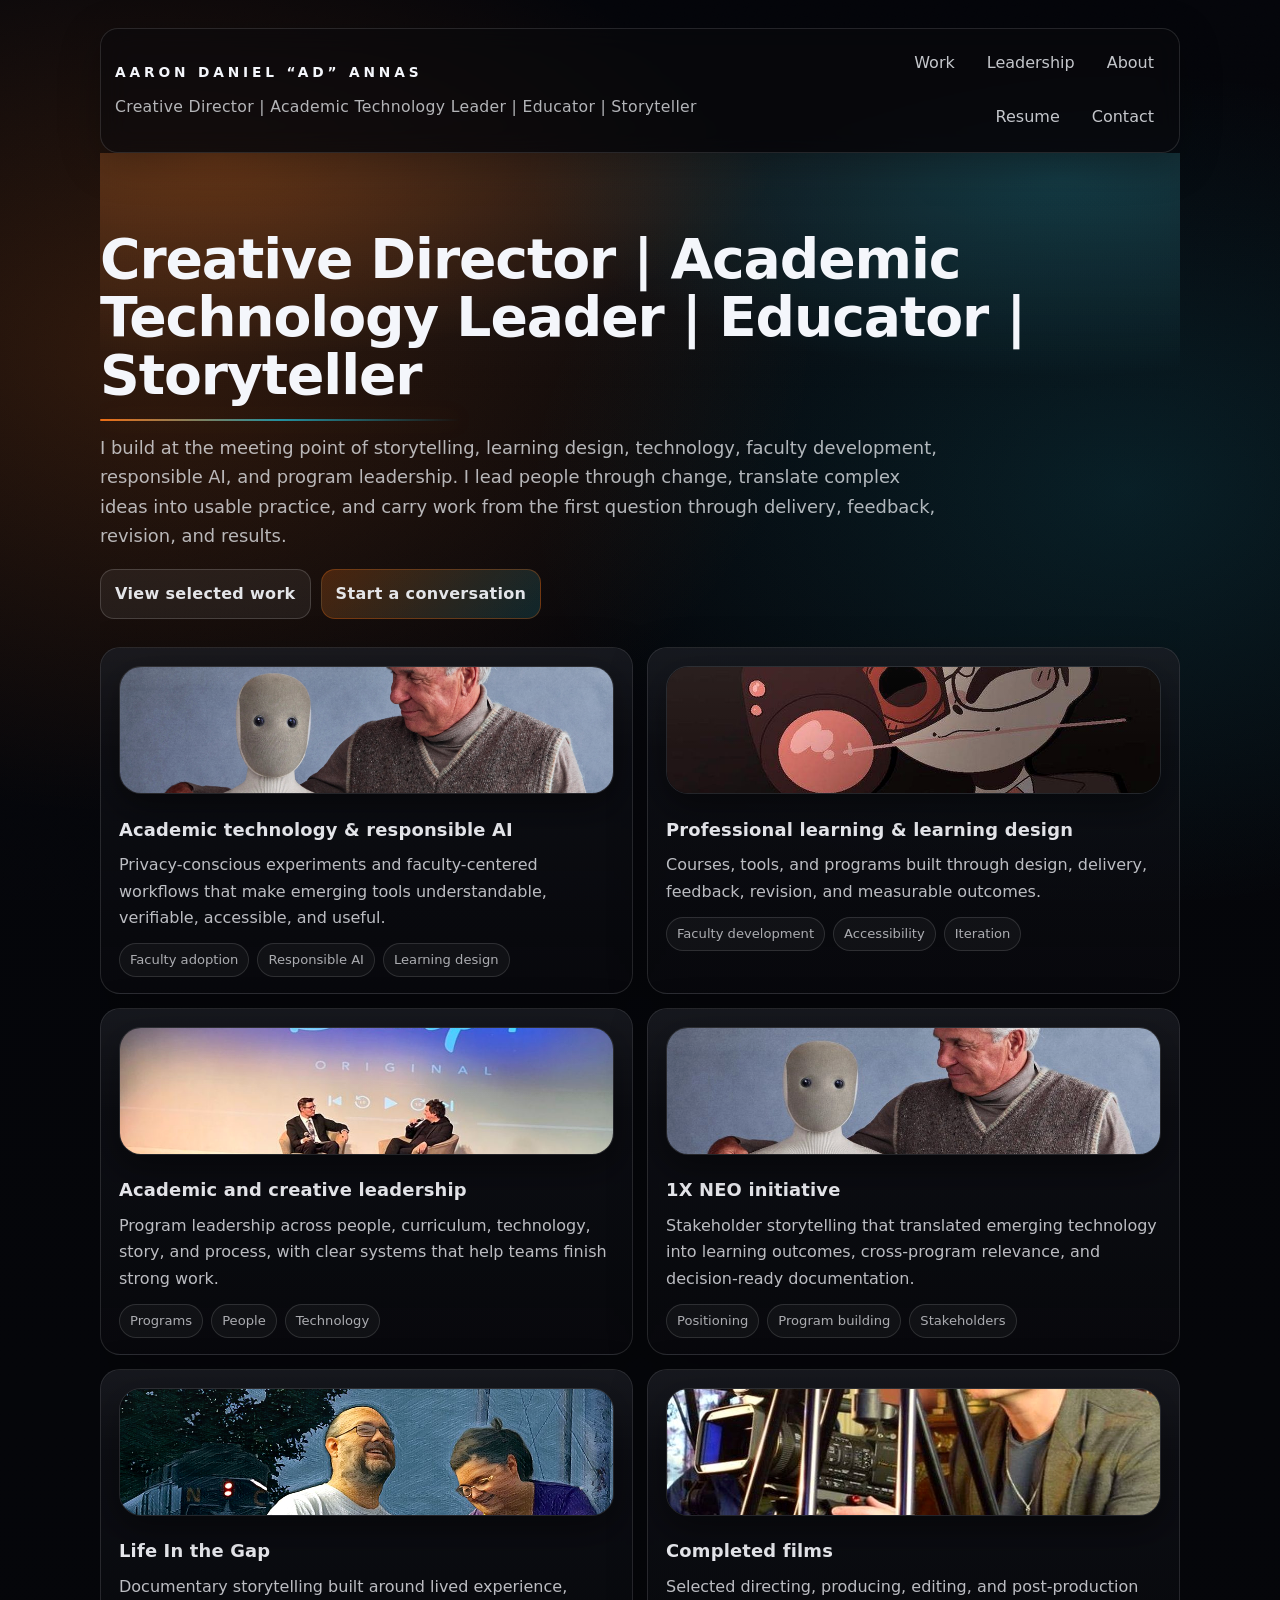
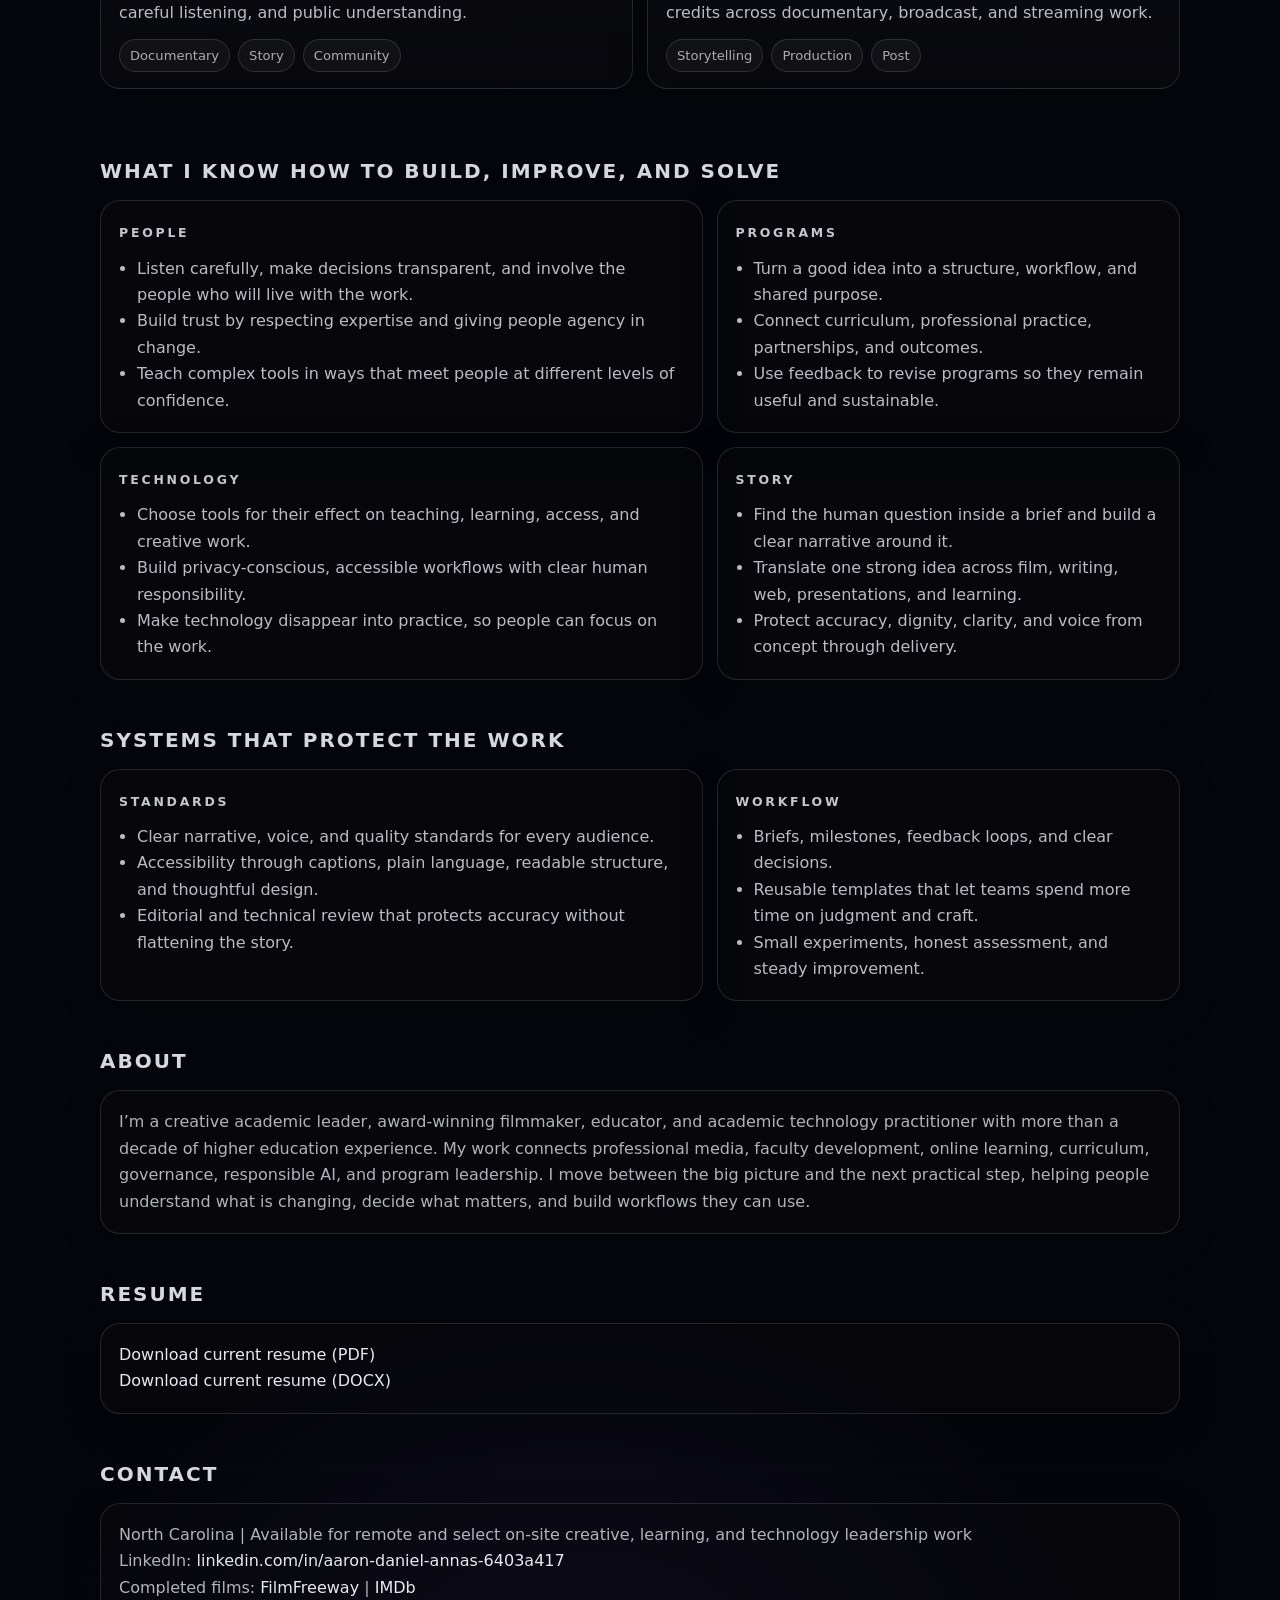
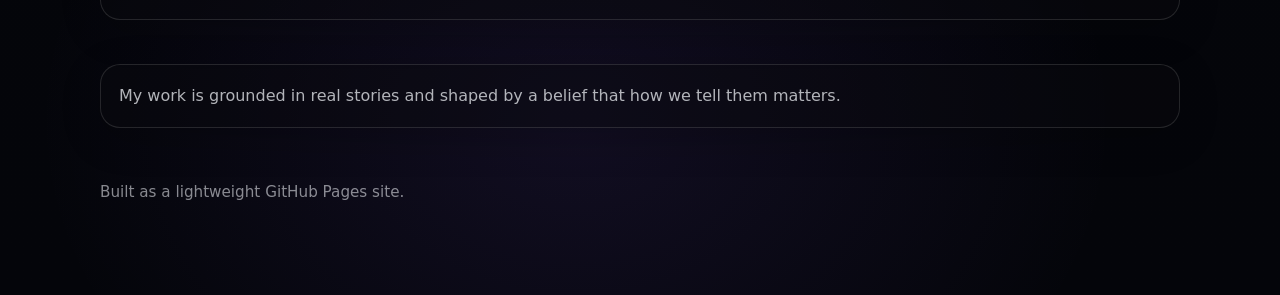
==== commit f0611b88: "Update portfolio capability heading" ====
--- a/index.html
+++ b/index.html
@@ -65,7 +65,7 @@
         </div>
       </div>
       <div class="section" id="leadership">
-        <h2>How I build and lead</h2>
+        <h2>What I know how to build, improve, and solve</h2>
         <div class="two">
           <div class="panel"><strong>People</strong><ul class="list"><li>Listen carefully, make decisions transparent, and involve the people who will live with the work.</li><li>Build trust by respecting expertise and giving people agency in change.</li><li>Teach complex tools in ways that meet people at different levels of confidence.</li></ul></div>
           <div class="panel"><strong>Programs</strong><ul class="list"><li>Turn a good idea into a structure, workflow, and shared purpose.</li><li>Connect curriculum, professional practice, partnerships, and outcomes.</li><li>Use feedback to revise programs so they remain useful and sustainable.</li></ul></div>
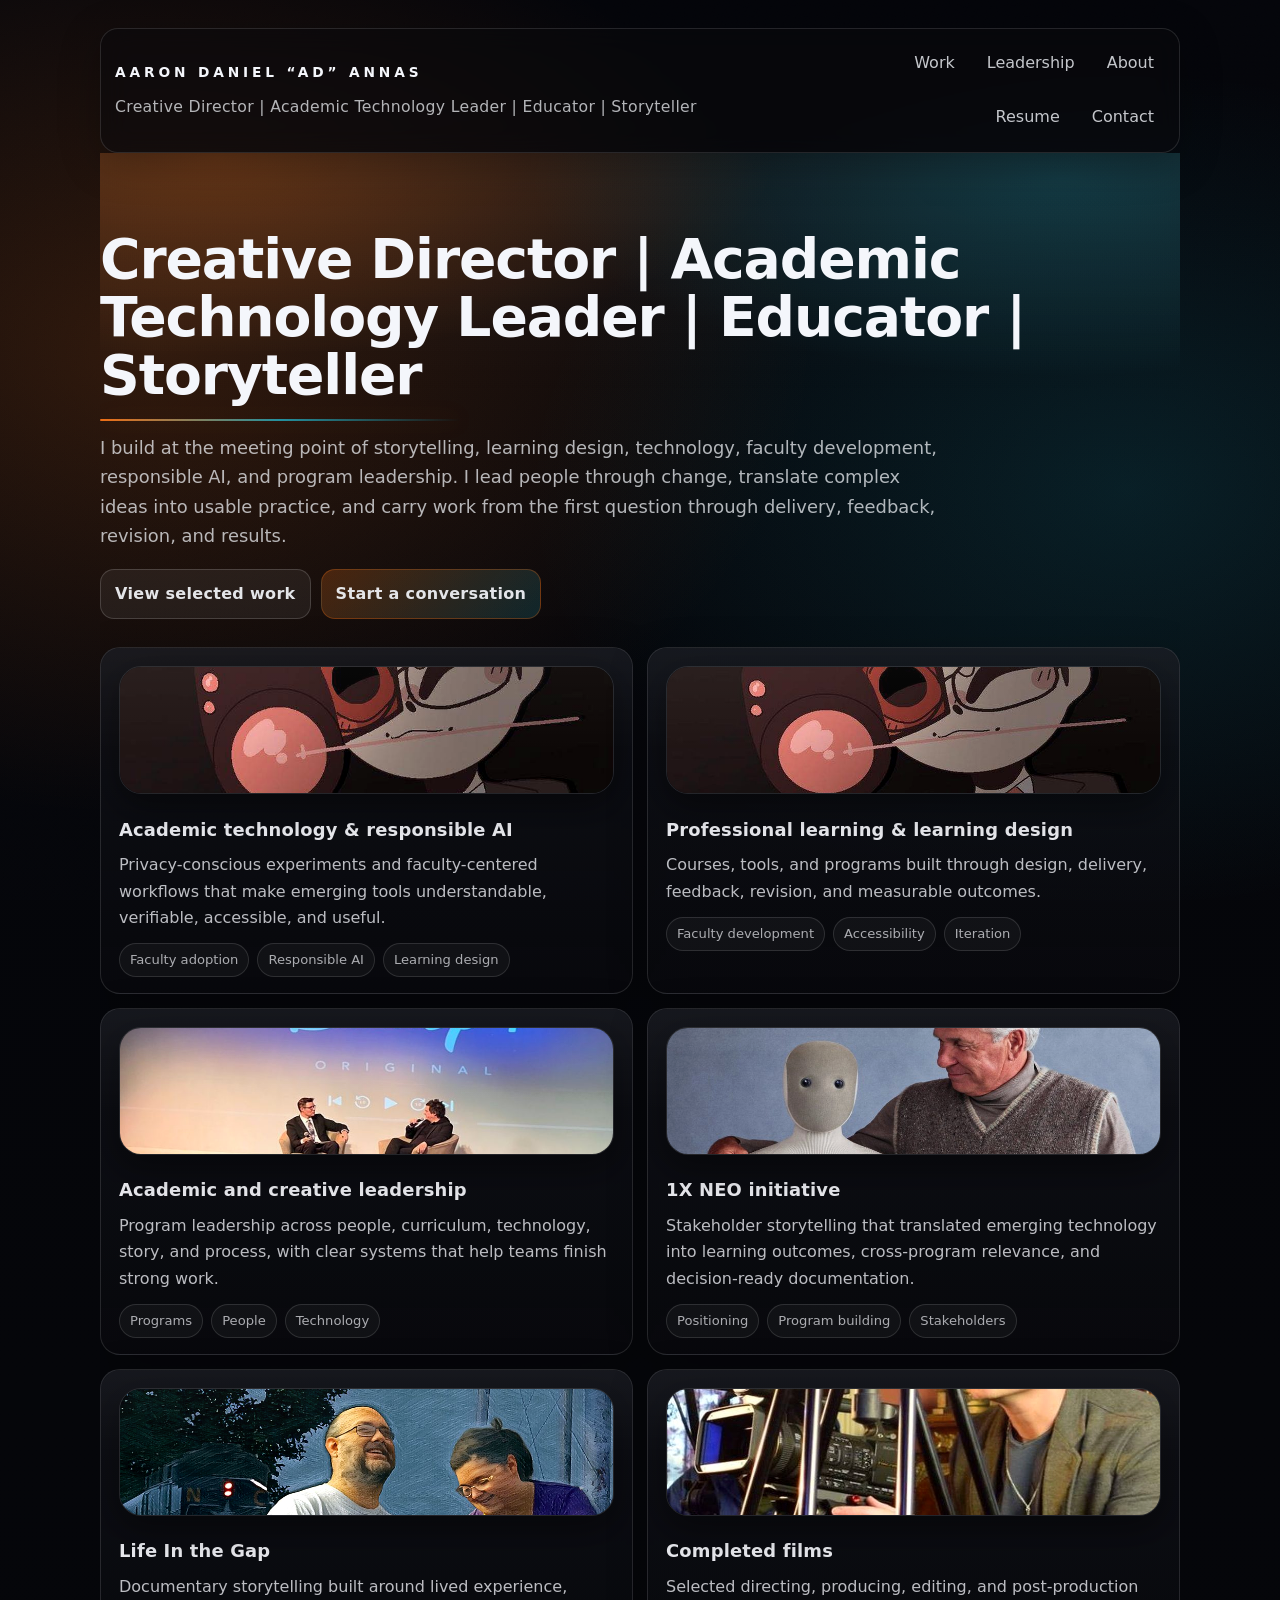
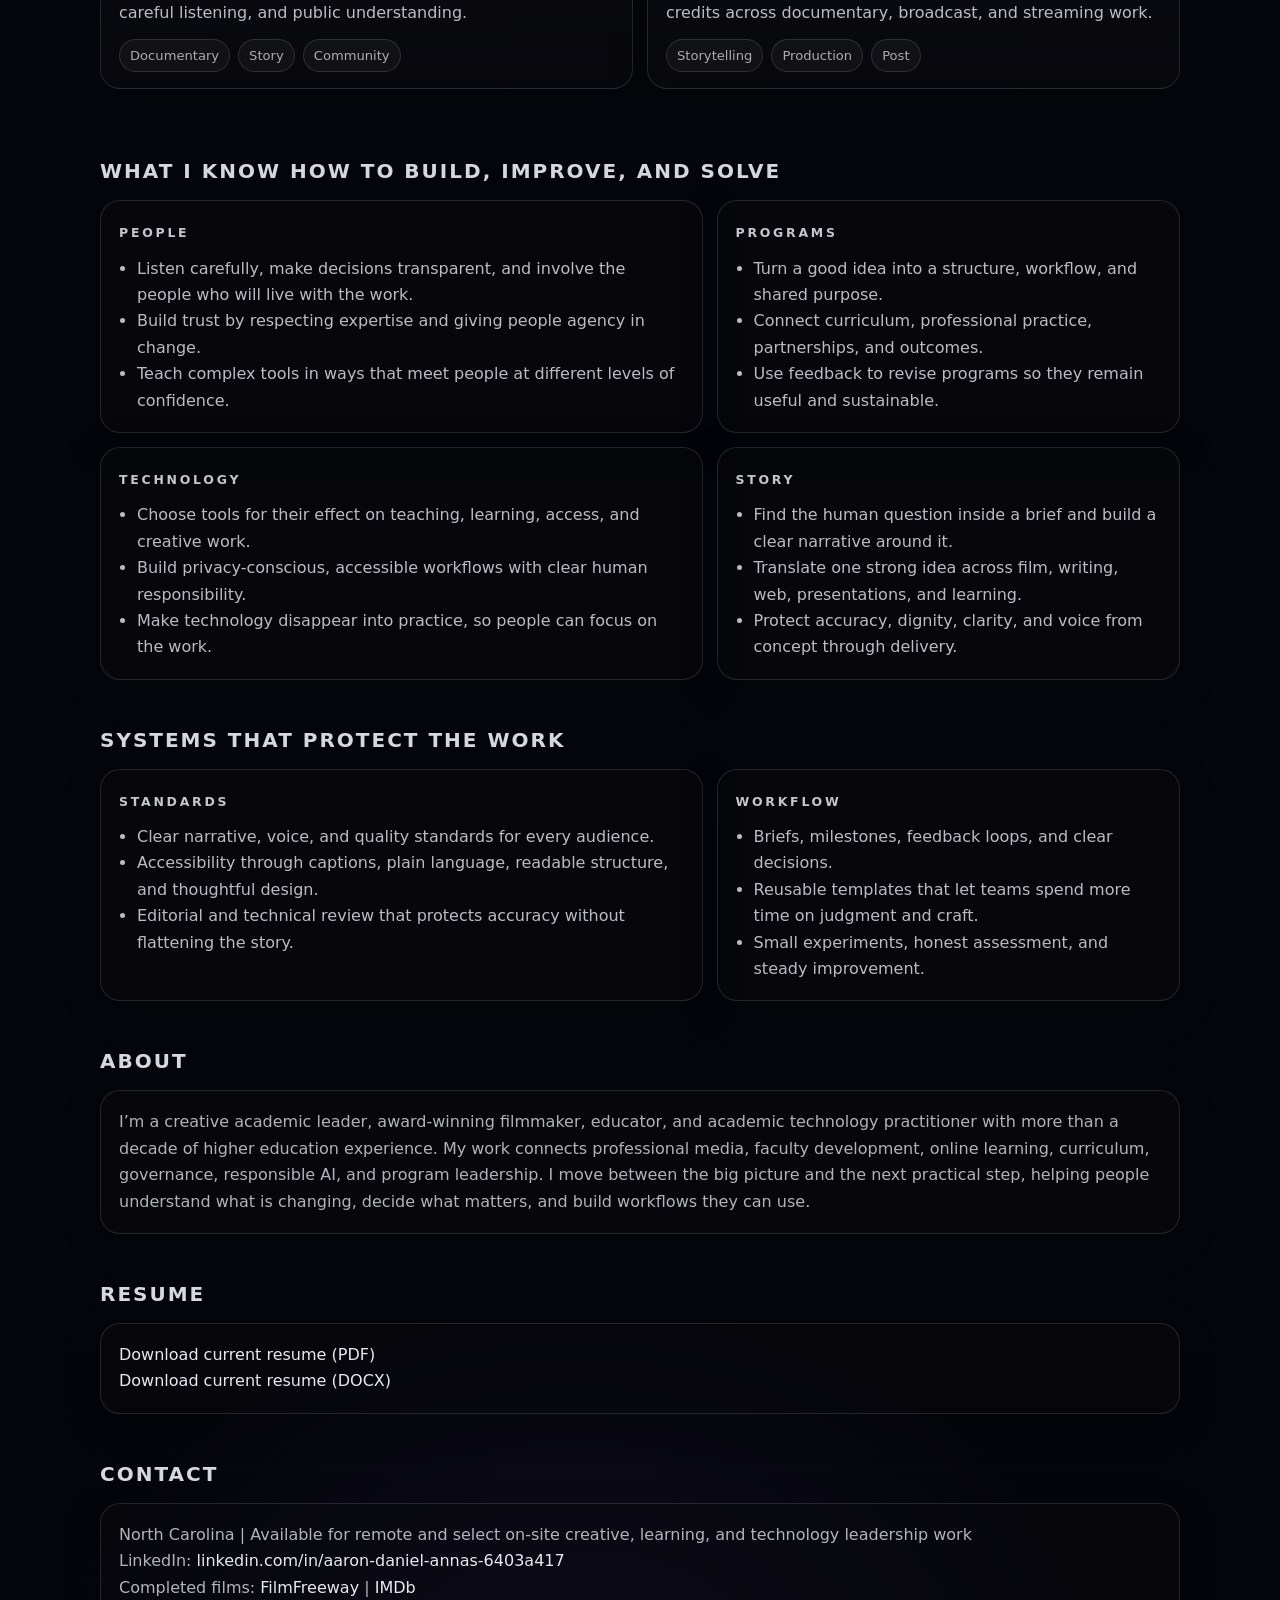
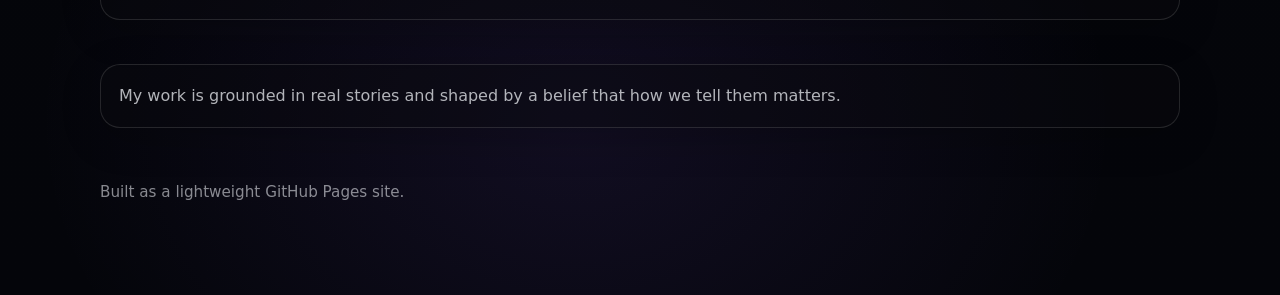
==== commit 65634617: "Fix duplicate academic technology thumbnail" ====
--- a/index.html
+++ b/index.html
@@ -27,7 +27,7 @@
         <div class="cta"><a class="btn" href="#work">View selected work</a><a class="btn secondary" href="#contact">Start a conversation</a></div>
         <div class="grid" id="work">
           <a class="card" href="work/academic-technology-ai.html">
-            <img class="thumb" src="assets/neo.avif" alt="Academic technology and responsible AI case study thumbnail" loading="lazy" />
+            <img class="thumb" src="assets/teaching systems.jpg" alt="Academic technology and responsible AI case study thumbnail" loading="lazy" />
             <h3>Academic technology &amp; responsible AI</h3>
             <p>Privacy-conscious experiments and faculty-centered workflows that make emerging tools understandable, verifiable, accessible, and useful.</p>
             <div class="badges"><span class="badge">Faculty adoption</span><span class="badge">Responsible AI</span><span class="badge">Learning design</span></div>
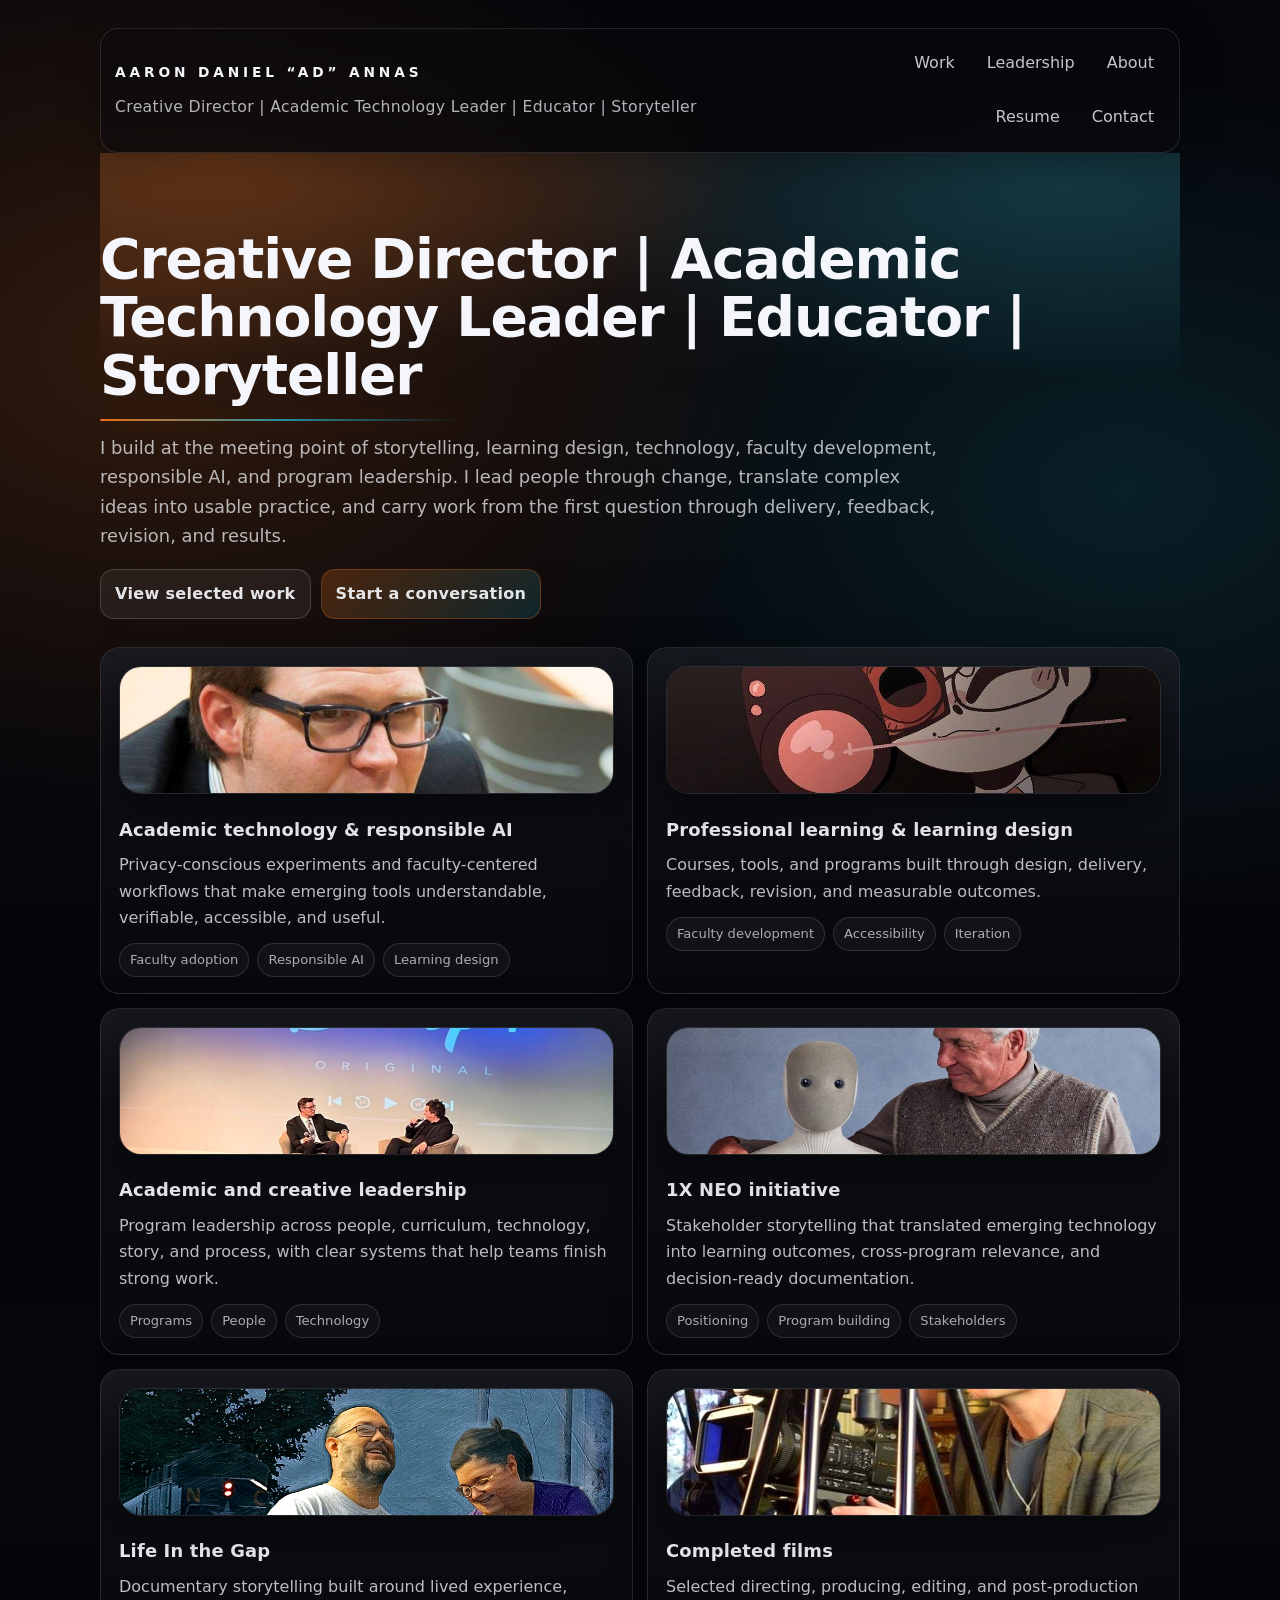
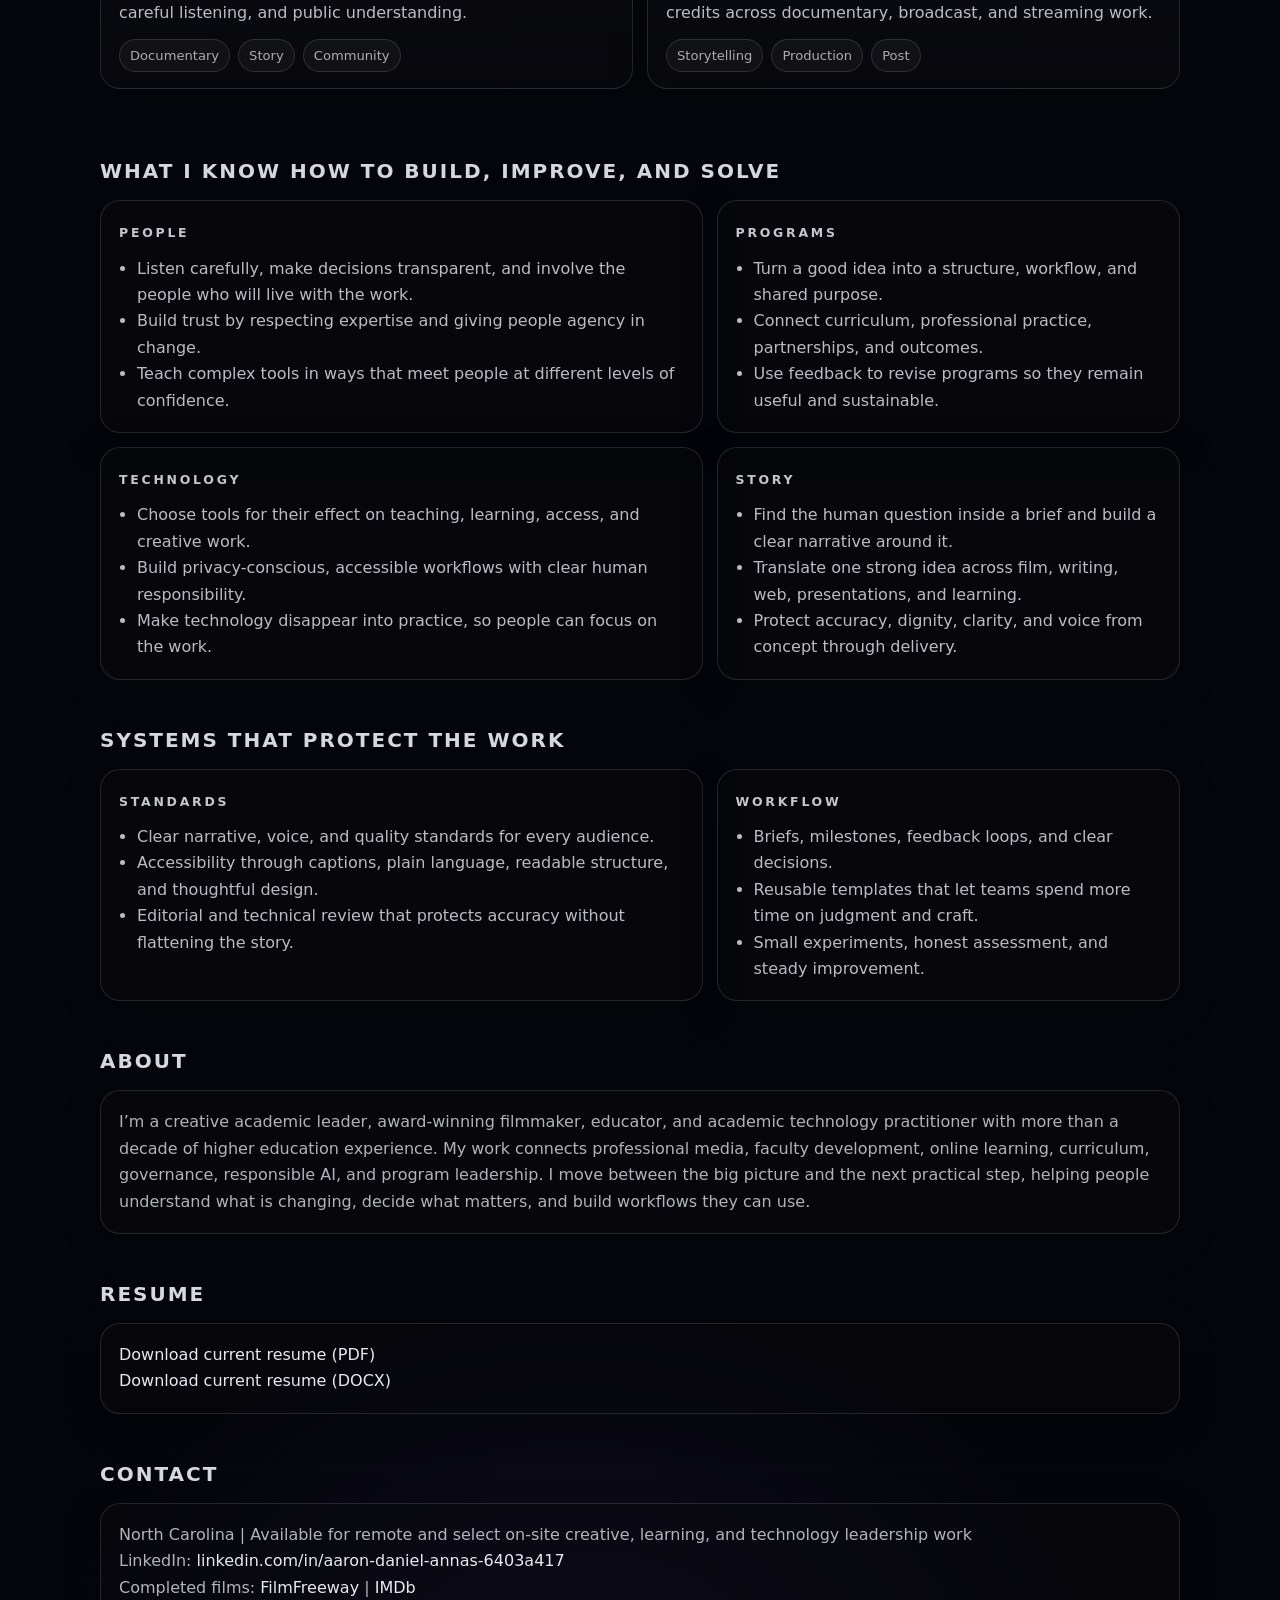
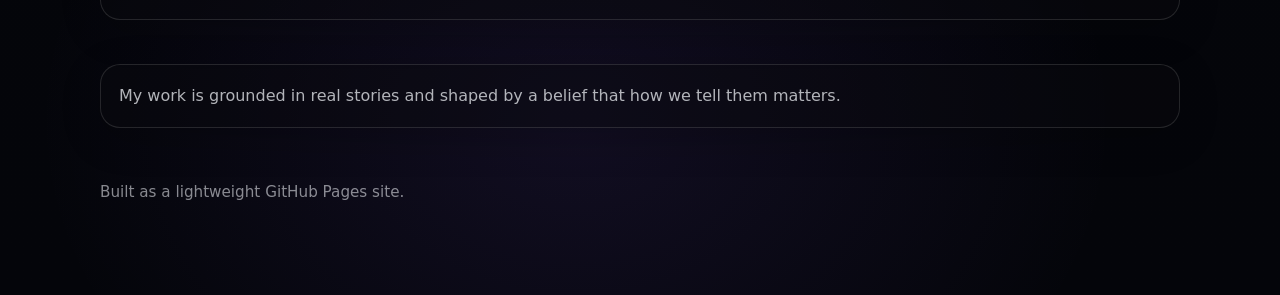
==== commit cb98b959: "Use distinct academic technology thumbnail" ====
--- a/index.html
+++ b/index.html
@@ -27,7 +27,7 @@
         <div class="cta"><a class="btn" href="#work">View selected work</a><a class="btn secondary" href="#contact">Start a conversation</a></div>
         <div class="grid" id="work">
           <a class="card" href="work/academic-technology-ai.html">
-            <img class="thumb" src="assets/teaching systems.jpg" alt="Academic technology and responsible AI case study thumbnail" loading="lazy" />
+            <img class="thumb" src="assets/biopic.jpg" alt="Academic technology and responsible AI case study thumbnail" loading="lazy" />
             <h3>Academic technology &amp; responsible AI</h3>
             <p>Privacy-conscious experiments and faculty-centered workflows that make emerging tools understandable, verifiable, accessible, and useful.</p>
             <div class="badges"><span class="badge">Faculty adoption</span><span class="badge">Responsible AI</span><span class="badge">Learning design</span></div>
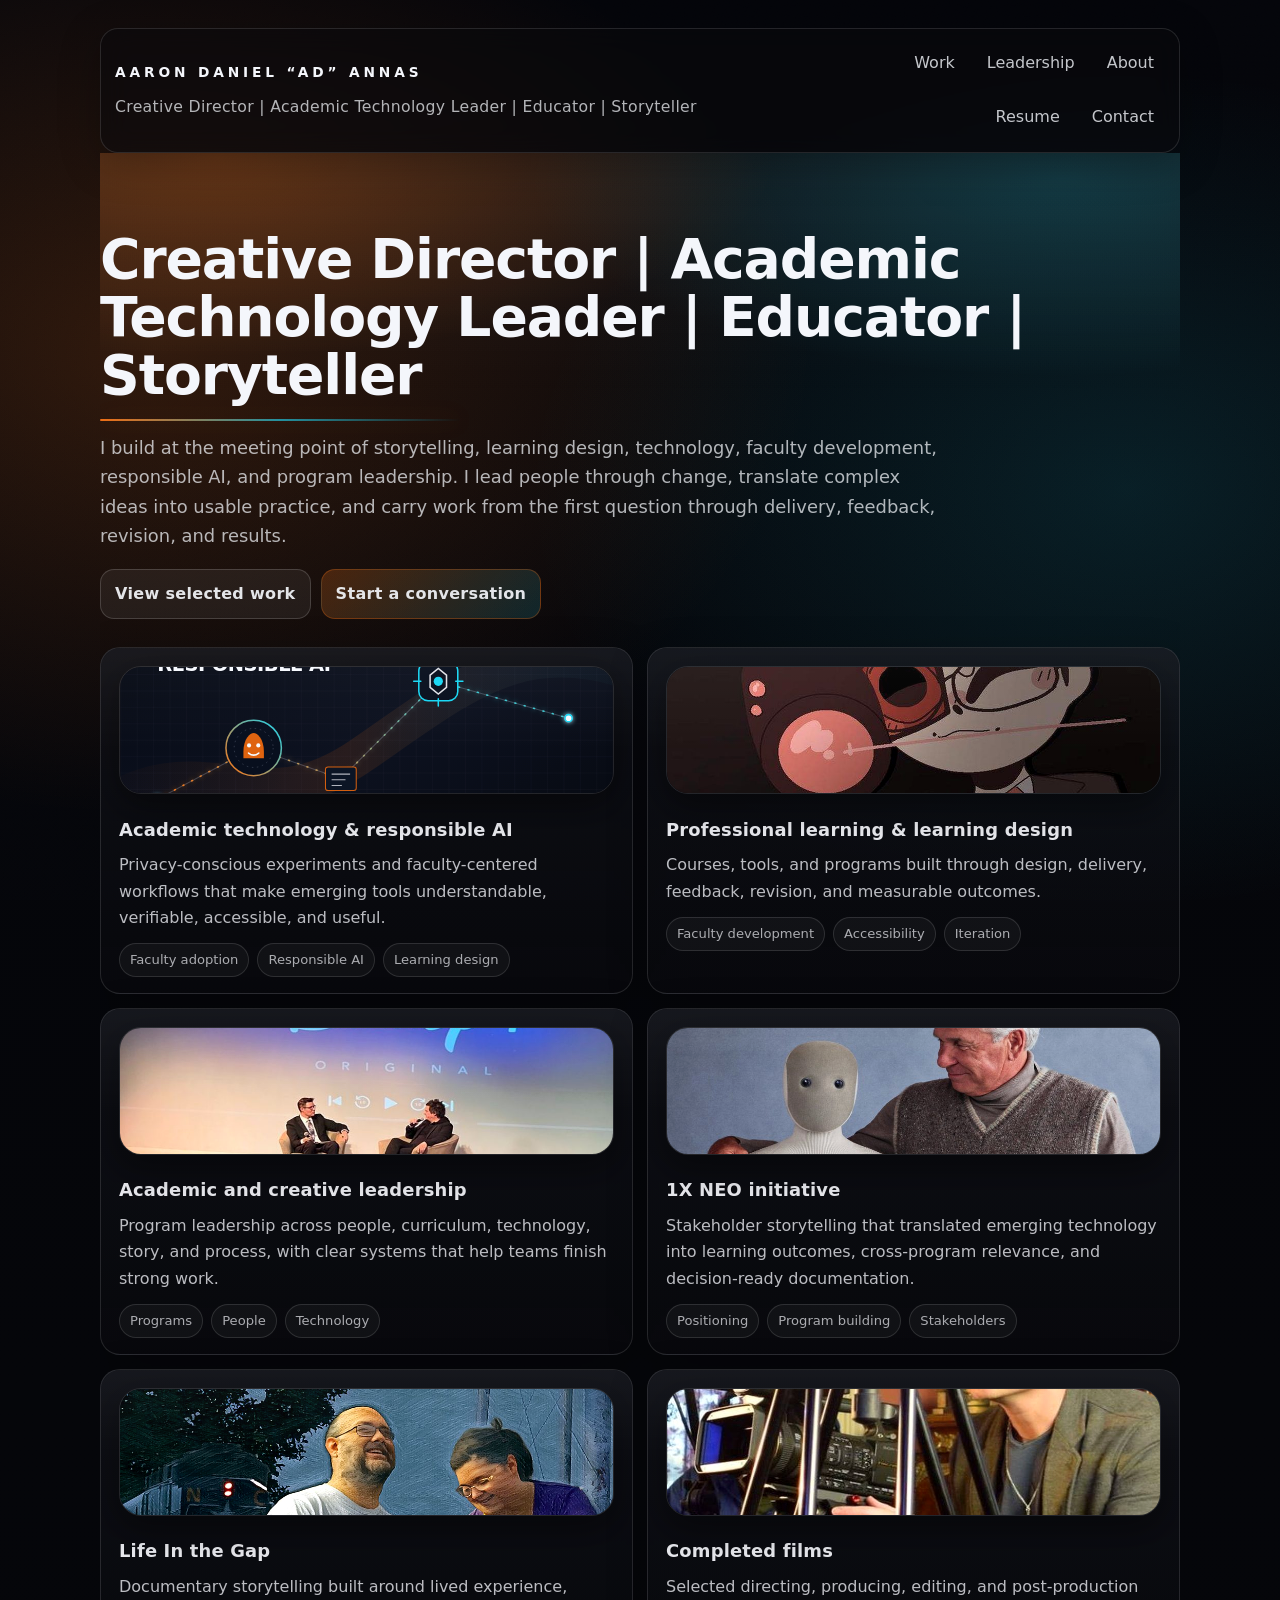
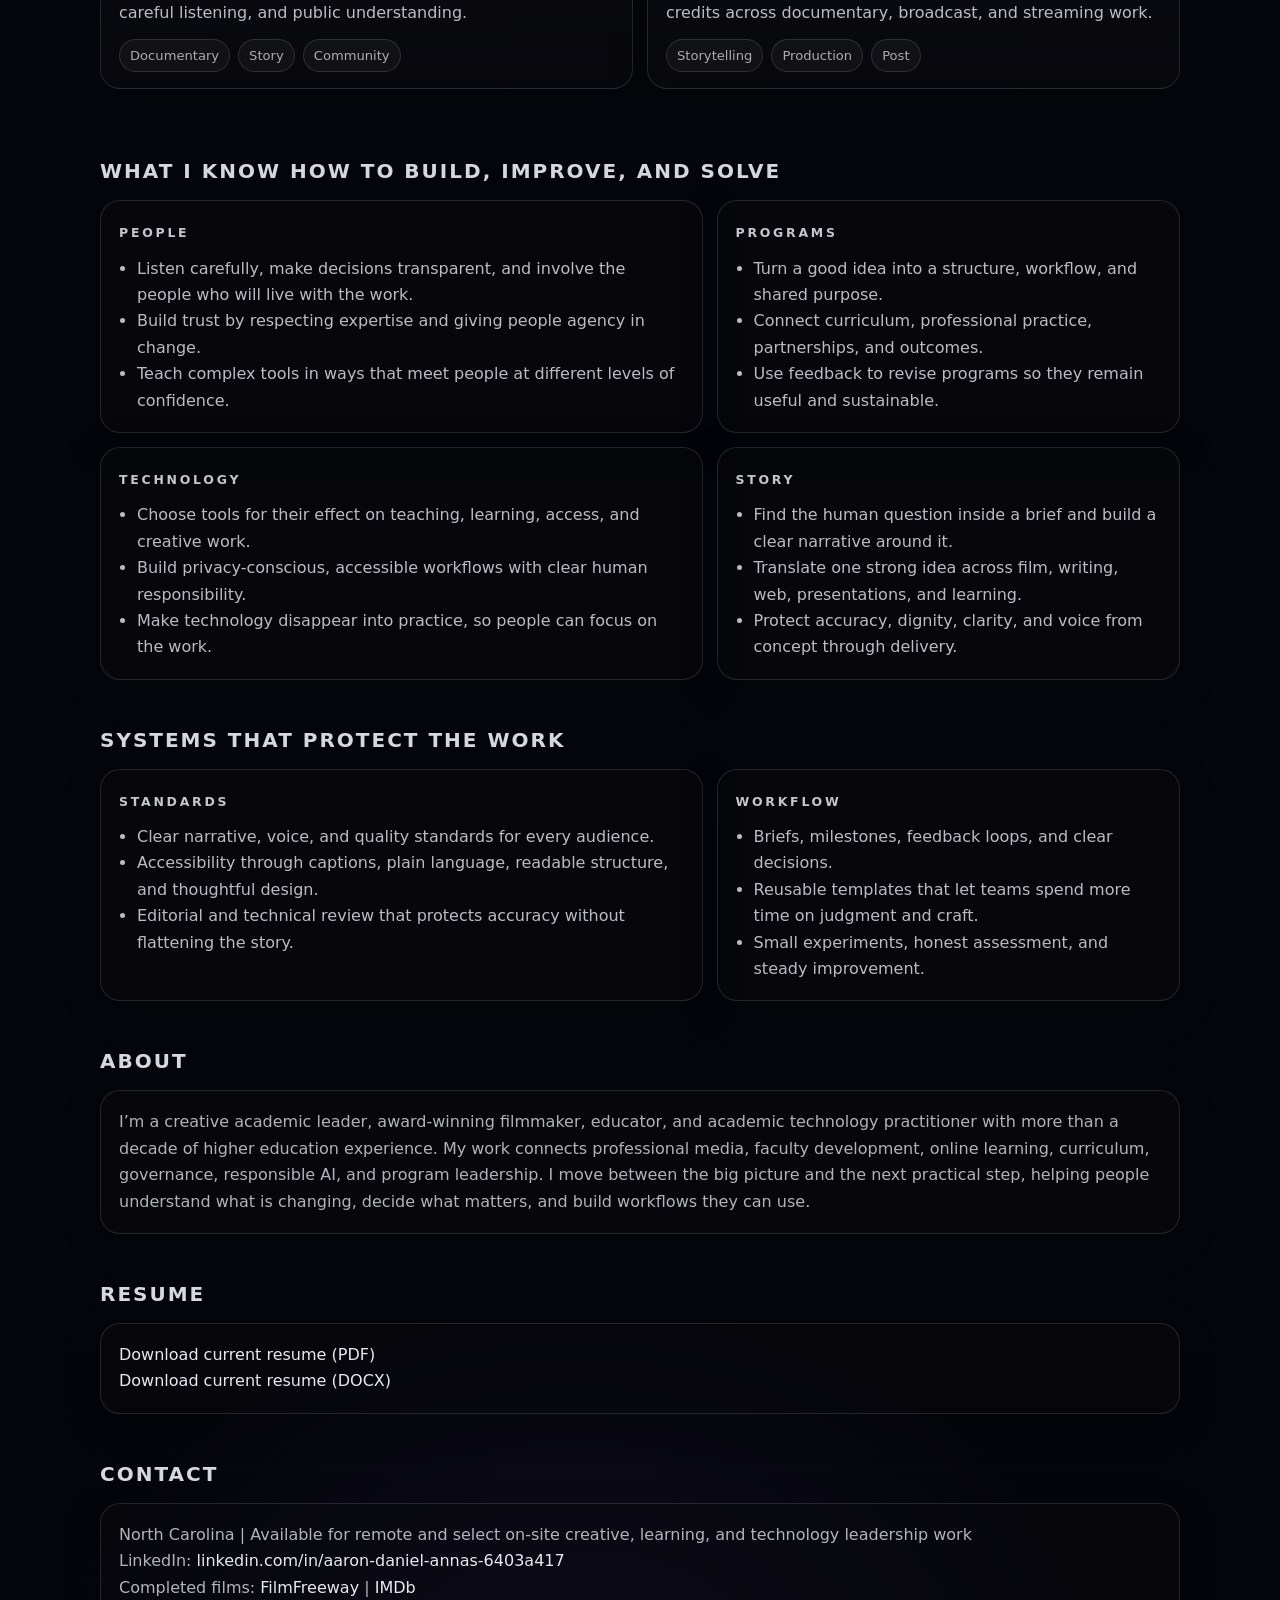
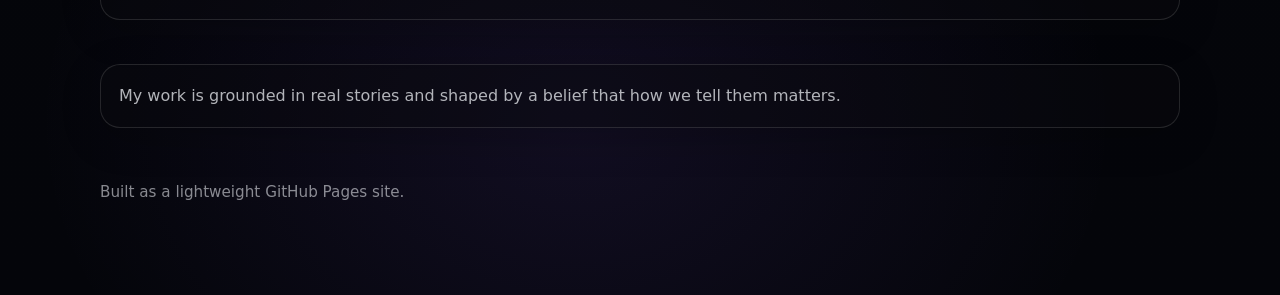
==== commit f226cf12: "Add responsible AI project thumbnail" ====
--- a/index.html
+++ b/index.html
@@ -27,7 +27,7 @@
         <div class="cta"><a class="btn" href="#work">View selected work</a><a class="btn secondary" href="#contact">Start a conversation</a></div>
         <div class="grid" id="work">
           <a class="card" href="work/academic-technology-ai.html">
-            <img class="thumb" src="assets/biopic.jpg" alt="Academic technology and responsible AI case study thumbnail" loading="lazy" />
+            <img class="thumb" src="assets/academic-technology-ai.svg" alt="Academic technology and responsible AI case study thumbnail" loading="lazy" />
             <h3>Academic technology &amp; responsible AI</h3>
             <p>Privacy-conscious experiments and faculty-centered workflows that make emerging tools understandable, verifiable, accessible, and useful.</p>
             <div class="badges"><span class="badge">Faculty adoption</span><span class="badge">Responsible AI</span><span class="badge">Learning design</span></div>
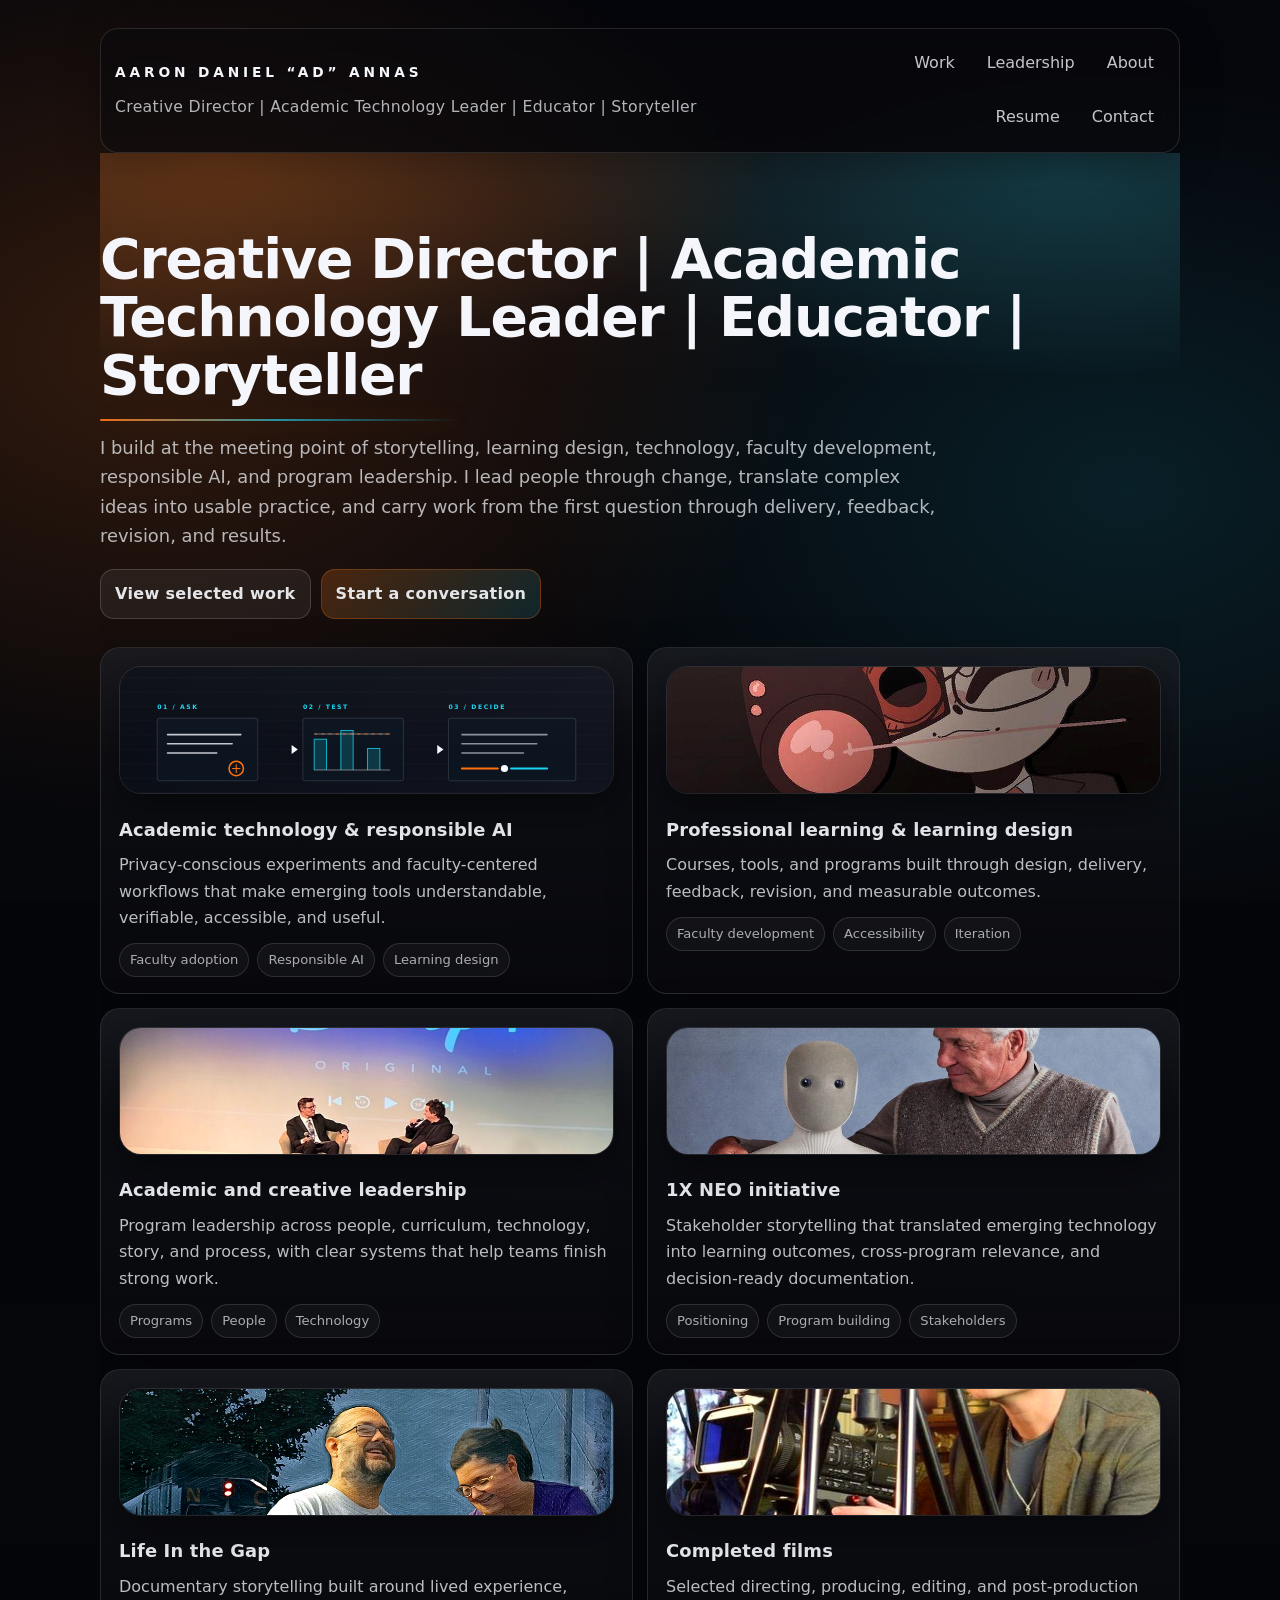
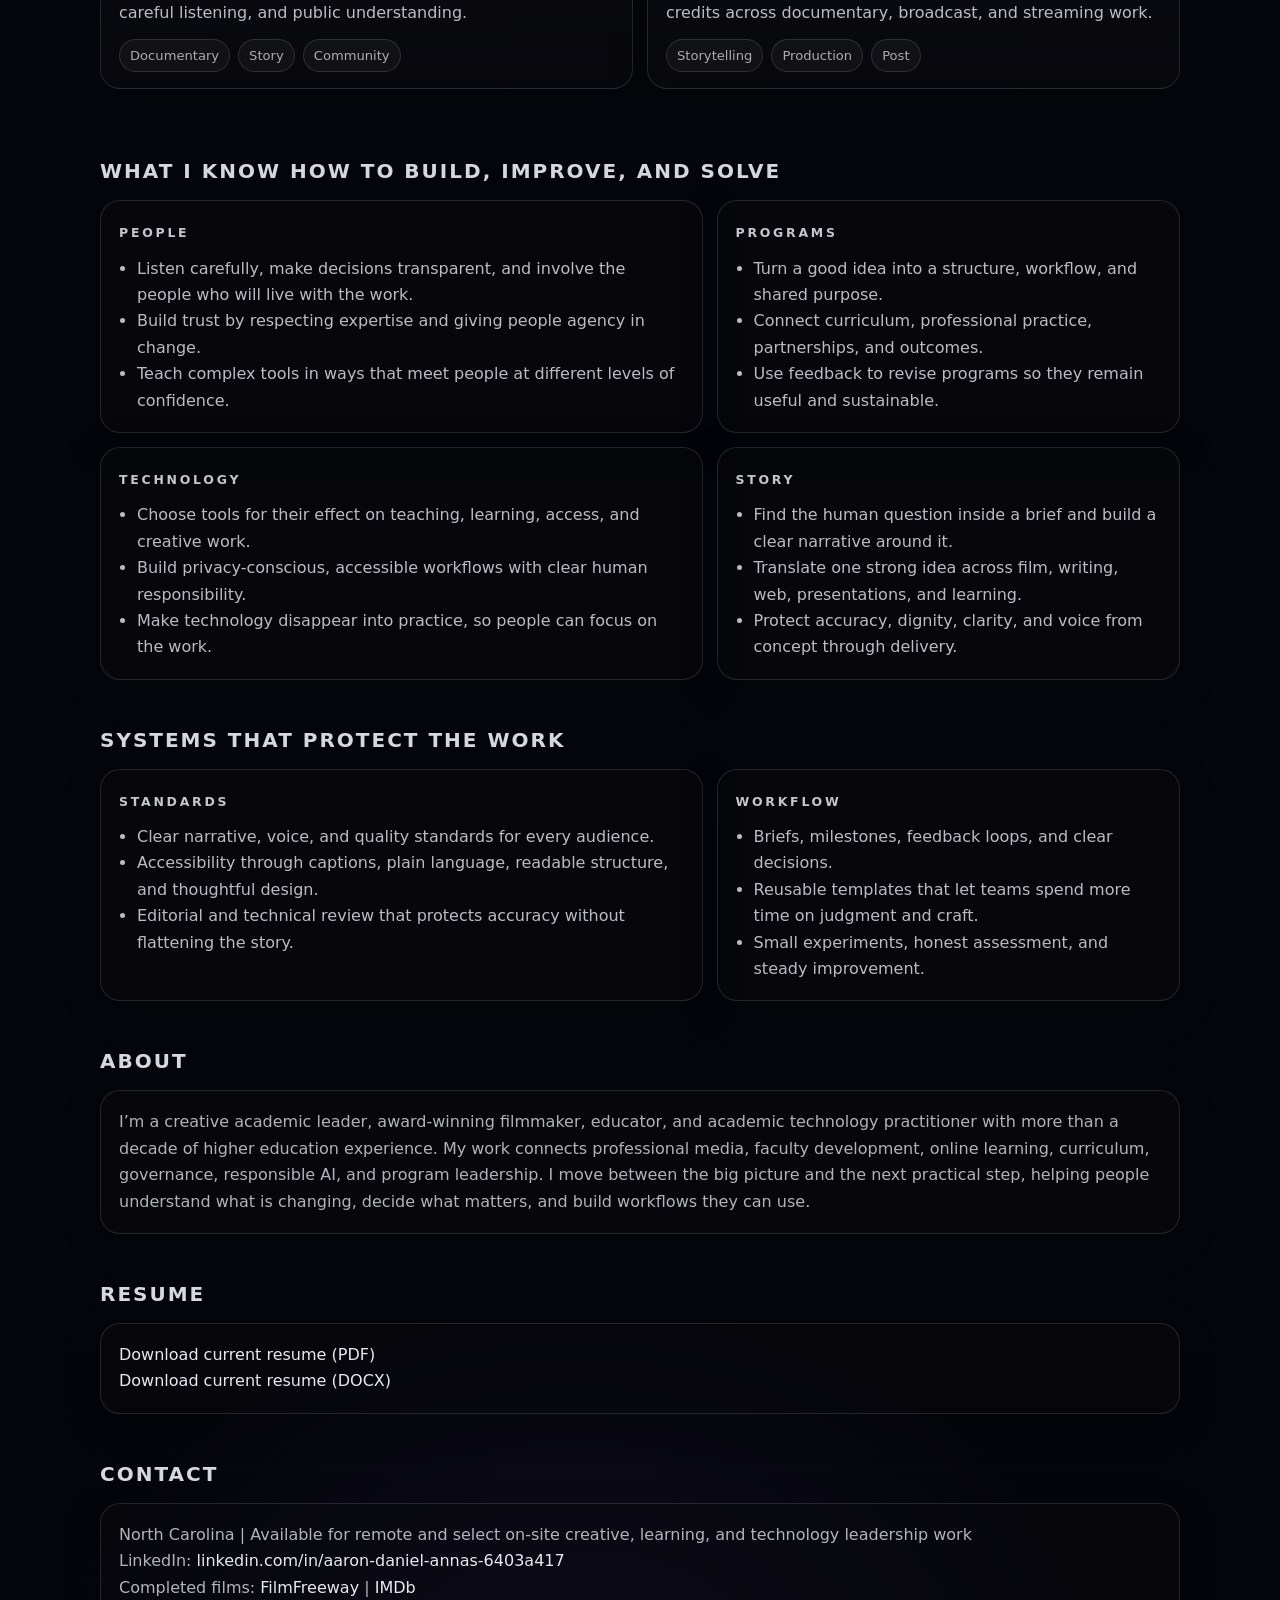
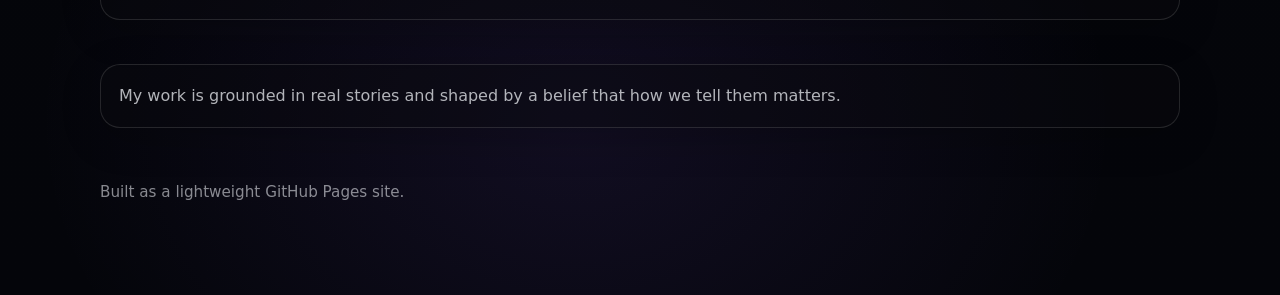
==== commit 9e074eec: "Replace academic technology card thumbnail" ====
--- a/index.html
+++ b/index.html
@@ -27,7 +27,7 @@
         <div class="cta"><a class="btn" href="#work">View selected work</a><a class="btn secondary" href="#contact">Start a conversation</a></div>
         <div class="grid" id="work">
           <a class="card" href="work/academic-technology-ai.html">
-            <img class="thumb" src="assets/academic-technology-ai.svg" alt="Academic technology and responsible AI case study thumbnail" loading="lazy" />
+            <img class="thumb" src="assets/academic-technology-responsible-ai.svg" alt="Academic technology and responsible AI case study thumbnail" loading="lazy" />
             <h3>Academic technology &amp; responsible AI</h3>
             <p>Privacy-conscious experiments and faculty-centered workflows that make emerging tools understandable, verifiable, accessible, and useful.</p>
             <div class="badges"><span class="badge">Faculty adoption</span><span class="badge">Responsible AI</span><span class="badge">Learning design</span></div>
